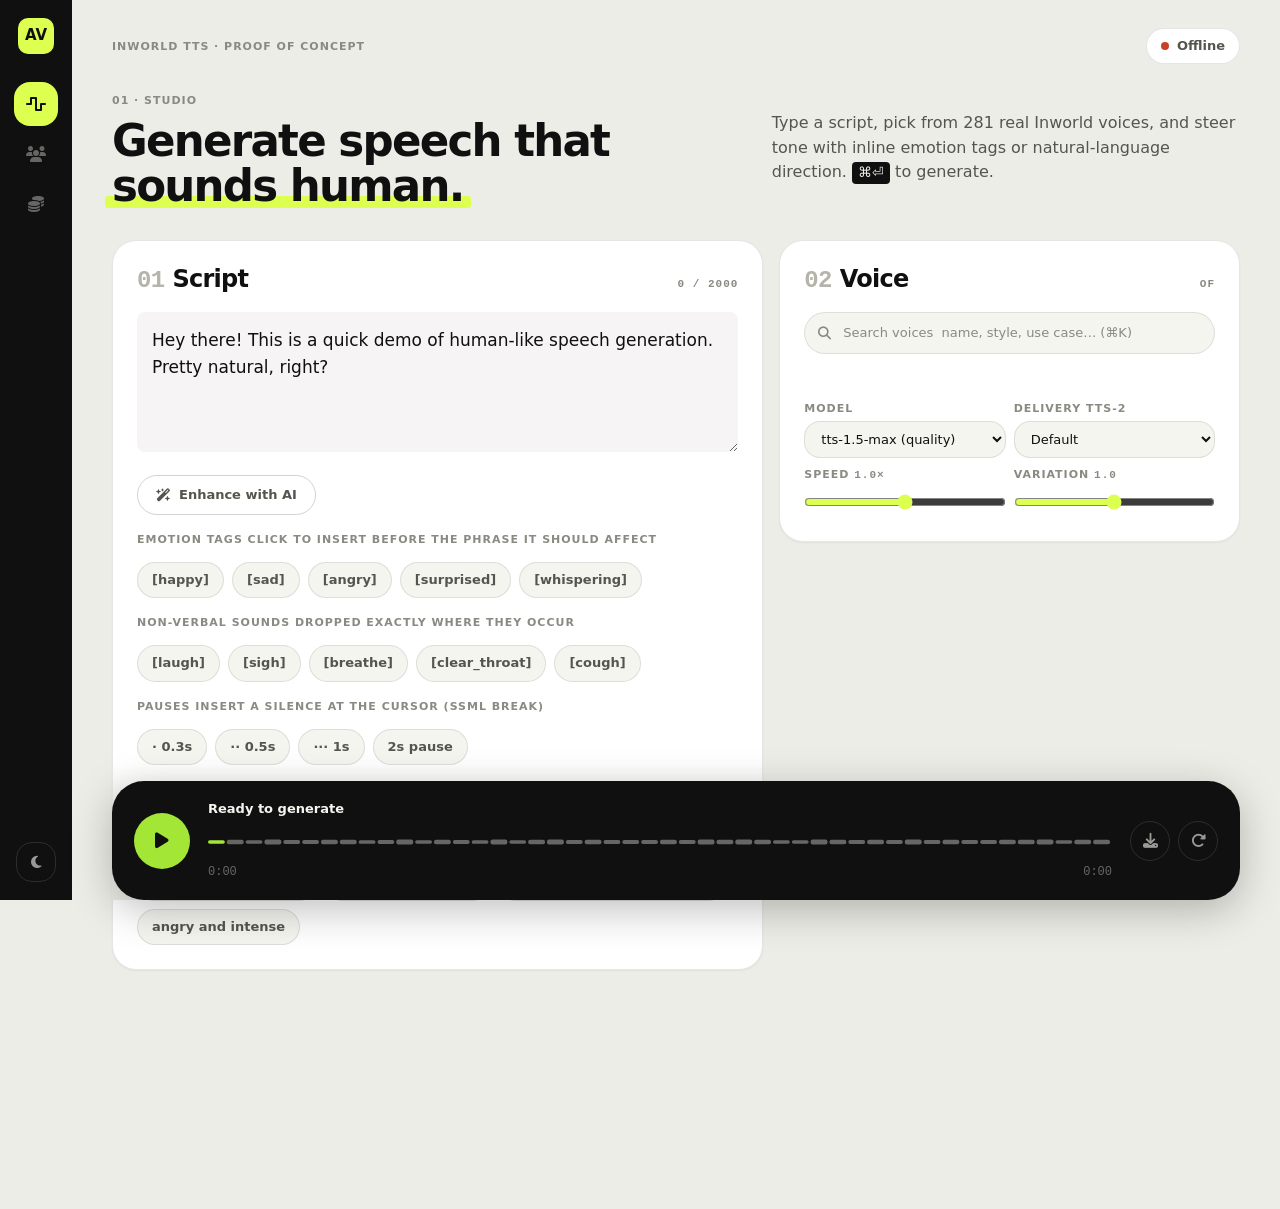
==== static/index.html @ 895f3ffe "Add .env-based login and persist usage/costs in SQLite Usage is no longer an in-memory counter that " ====
<!DOCTYPE html>
<html lang="en">

<head>
  <meta charset="UTF-8" />
  <meta name="viewport" content="width=device-width, initial-scale=1.0" />
  <title>AI Voice Inworld TTS Studio</title>
  <meta name="description" content="Human-like text-to-speech over the Inworld TTS API." />

  <link href="https://api.fontshare.com/v2/css?f[]=satoshi@400,500,700,900&display=swap" rel="stylesheet">
  <link href="https://api.fontshare.com/v2/css?f[]=general-sans@500,600,700&display=swap" rel="stylesheet">
  <link href="https://cdn.jsdelivr.net/npm/bootstrap@5.3.3/dist/css/bootstrap.min.css" rel="stylesheet">
  <link rel="stylesheet" href="https://cdnjs.cloudflare.com/ajax/libs/font-awesome/6.5.2/css/all.min.css">
  <link rel="stylesheet" href="/static/css/tokens.css">
  <link rel="stylesheet" href="/static/css/base.css">
  <link rel="stylesheet" href="/static/css/components.css">
</head>

<body>

  <div class="app-shell">

    <nav class="rail">
      <div class="rail-mark">AV</div>
      <div class="rail-nav">
        <button type="button" class="rail-link active" data-view="studio" aria-label="Studio" title="Studio (1)">
          <i class="fa-solid fa-wave-square"></i>
        </button>
        <button type="button" class="rail-link" data-view="voices" aria-label="Voices" title="Voices (2)">
          <i class="fa-solid fa-users"></i>
        </button>
        <button type="button" class="rail-link" data-view="costs" aria-label="Costs" title="Costs (3)">
          <i class="fa-solid fa-coins"></i>
        </button>
      </div>
      <div class="rail-foot">
        <button type="button" class="rail-theme-toggle theme-toggle-btn" id="themeToggle"
          aria-label="Switch to dark theme">
          <i class="fa-solid fa-moon"></i>
        </button>
      </div>
    </nav>

    <main class="main">
      <div class="main-inner">

        <div class="app-topbar">
          <span class="micro">Inworld TTS · Proof of concept</span>
          <div class="topbar-right">
            <div class="status-chip" role="status" aria-live="polite">
              <span class="status-dot" id="statusDot"></span>
              <span id="statusText">Checking…</span>
            </div>
            <button type="button" class="btn-outline" id="logoutBtn" hidden>
              <i class="fa-solid fa-arrow-right-from-bracket" aria-hidden="true"></i> Sign out
            </button>
          </div>
        </div>

        <!-- ============================ STUDIO ============================ -->
        <section class="view active" data-view="studio">
          <div class="hero">
            <div>
              <div class="hero-eyebrow"><span class="micro">01 · Studio</span></div>
              <h1 class="hero-line">Generate speech that<br><span class="accent-mark">sounds human.</span></h1>
            </div>
            <div>
              <p class="hero-sub">Type a script, pick from 281 real Inworld voices, and steer tone with
                inline emotion tags or natural-language direction. <kbd class="mono">⌘⏎</kbd> to generate.</p>
            </div>
          </div>

          <div class="row g-3">
            <div class="col-lg-7">
              <div class="panel">
                <div class="panel-head">
                  <h2 class="section-title"><span class="index">01</span>Script</h2>
                  <span class="micro mono"><span id="scriptCount">0</span> / 2000</span>
                </div>

                <textarea id="scriptText" class="script-field" maxlength="2000"
                  placeholder="Type something for the voice to say…">Hey there! This is a quick demo of human-like speech generation. Pretty natural, right?</textarea>

                <div class="field-foot">
                  <button type="button" class="btn-outline" id="enhanceBtn">
                    <i class="fa-solid fa-wand-magic-sparkles"></i> Enhance with AI
                  </button>
                </div>

                <div class="micro mt-3 mb-1">Emotion tags click to insert before the phrase it should affect</div>
                <div class="tag-row" data-tag-group>
                  <button type="button" class="pill">[happy]</button>
                  <button type="button" class="pill">[sad]</button>
                  <button type="button" class="pill">[angry]</button>
                  <button type="button" class="pill">[surprised]</button>
                  <button type="button" class="pill">[whispering]</button>
                </div>

                <div class="micro mt-3 mb-1">Non-verbal sounds dropped exactly where they occur</div>
                <div class="tag-row" data-tag-group>
                  <button type="button" class="pill">[laugh]</button>
                  <button type="button" class="pill">[sigh]</button>
                  <button type="button" class="pill">[breathe]</button>
                  <button type="button" class="pill">[clear_throat]</button>
                  <button type="button" class="pill">[cough]</button>
                </div>

                <div class="micro mt-3 mb-1">Pauses insert a silence at the cursor (SSML break)</div>
                <div class="tag-row" data-tag-group>
                  <button type="button" class="pill" data-insert='<break time="0.3s"/>'>· 0.3s</button>
                  <button type="button" class="pill" data-insert='<break time="0.5s"/>'>·· 0.5s</button>
                  <button type="button" class="pill" data-insert='<break time="1s"/>'>··· 1s</button>
                  <button type="button" class="pill" data-insert='<break time="2s"/>'>2s pause</button>
                </div>

                <div class="micro mt-3 mb-1">Global direction natural-language tone, best with tts-2 (optional)</div>
                <input id="directionInput" class="direction-input"
                  placeholder="e.g. speak sadly as if something bad just happened" />
                <div class="tag-row" data-direction-presets>
                  <button type="button" class="pill">cheerful and excited</button>
                  <button type="button" class="pill">calm and soothing</button>
                  <button type="button" class="pill">whispering softly, intimate</button>
                  <button type="button" class="pill">angry and intense</button>
                </div>
              </div>
            </div>

            <div class="col-lg-5">
              <div class="panel" id="studioVoicePanel">
                <div class="panel-head">
                  <h2 class="section-title"><span class="index">02</span>Voice</h2>
                  <span class="micro mono" data-role="voice-count"> of </span>
                </div>

                <div class="voice-search-wrap">
                  <i class="fa-solid fa-magnifying-glass"></i>
                  <input class="voice-search" data-role="voice-search"
                    placeholder="Search voices  name, style, use case… (⌘K)" />
                </div>

                <div class="facet-group" data-role="facets-lang"></div>
                <div class="facet-group" data-role="facets-tag"></div>

                <div class="voice-list" data-role="voice-list" aria-label="Voice"></div>

                <div class="row g-2 mt-1">
                  <div class="col-6">
                    <label class="micro d-block mb-1">Model</label>
                    <select id="modelSelect" class="direction-input"
                      style="padding:9px 12px; font-size: var(--fs-small);">
                      <option value="inworld-tts-1.5-max">tts-1.5-max (quality)</option>
                      <option value="inworld-tts-1.5-mini">tts-1.5-mini (fast)</option>
                      <option value="inworld-tts-2">tts-2 (newest)</option>
                    </select>
                  </div>
                  <div class="col-6">
                    <label class="micro d-block mb-1">Delivery <span class="micro">tts-2</span></label>
                    <select id="deliverySelect" class="direction-input"
                      style="padding:9px 12px; font-size: var(--fs-small);">
                      <option value="">Default</option>
                      <option value="STABLE">Stable</option>
                      <option value="BALANCED">Balanced</option>
                      <option value="CREATIVE">Creative</option>
                    </select>
                  </div>
                  <div class="col-6">
                    <label class="micro d-block mb-1">Speed <span class="mono" id="speedVal">1.0×</span></label>
                    <input id="speedInput" type="range" min="0.5" max="1.5" step="0.1" value="1"
                      class="ctrl-range" />
                  </div>
                  <div class="col-6">
                    <label class="micro d-block mb-1">Variation <span class="mono" id="tempVal">1.0</span></label>
                    <input id="tempInput" type="range" min="0" max="2" step="0.1" value="1"
                      class="ctrl-range" />
                  </div>
                </div>
              </div>
            </div>
          </div>

          <div id="historySection">
            <div class="micro mt-2" id="historyLabel" style="display:none;">This session's renders</div>
            <div class="history-strip" id="historyStrip"></div>
          </div>

          <div class="dock-wrap">
            <div class="dock">
              <button type="button" class="dock-play" id="dockPlay" aria-label="Generate speech">
                <canvas class="dock-ripple-canvas" id="rippleCanvas" aria-hidden="true"></canvas>
                <i class="fa-solid fa-play"></i>
              </button>
              <div class="dock-body">
                <div class="dock-meta">
                  <span class="dock-meta-label" id="dockMetaLabel">Ready to generate</span>
                  <span class="dock-meta-usage" id="dockMetaUsage"></span>
                </div>
                <canvas class="dock-wave" id="dockWave"></canvas>
                <div class="dock-time">
                  <span id="timeCurrent">0:00</span>
                  <span id="timeTotal">0:00</span>
                </div>
              </div>
              <div class="dock-actions">
                <a class="dock-btn" id="downloadLink" download aria-label="Download audio" href="#"
                  onclick="return this.href!=='#'">
                  <i class="fa-solid fa-download"></i>
                </a>
                <button type="button" class="dock-btn" id="regenBtn" aria-label="Regenerate">
                  <i class="fa-solid fa-rotate-right"></i>
                </button>
              </div>
            </div>
          </div>
        </section>

        <!-- ============================ VOICES ============================ -->
        <section class="view" data-view="voices">
          <div class="hero">
            <div>
              <div class="hero-eyebrow"><span class="micro">02 · Voices</span></div>
              <h1 class="hero-line">281 real voices,<br><span class="accent-mark">browse and filter.</span></h1>
            </div>
            <div>
              <p class="hero-sub">Every voice below comes straight from the Inworld catalog pick one here
                and it becomes the active voice in the Studio.</p>
            </div>
          </div>

          <div class="panel" id="cloneVoicePanel">
            <div class="panel-head">
              <h2 class="section-title"><i class="fa-solid fa-clone"></i>&nbsp;Clone your own voice</h2>
              <span class="micro">5–15s sample · wav/mp3 · ≤4MB</span>
            </div>
            <div class="row g-2">
              <div class="col-md-4">
                <label class="micro d-block mb-1">Voice name</label>
                <input id="cloneName" class="direction-input" placeholder="e.g. My Narrator" />
              </div>
              <div class="col-md-3">
                <label class="micro d-block mb-1">Language</label>
                <input id="cloneLang" class="direction-input" value="en-US" />
              </div>
              <div class="col-md-5">
                <label class="micro d-block mb-1">Audio sample — record or upload</label>
                <div class="clone-sample-row">
                  <button type="button" class="btn-outline" id="recordBtn">
                    <i class="fa-solid fa-microphone"></i> Record
                  </button>
                  <span class="micro mono" id="recordTimer">0s</span>
                  <input id="cloneFile" class="direction-input clone-file" type="file"
                    accept="audio/wav,audio/mpeg,audio/webm,.wav,.mp3,.webm" />
                </div>
                <audio id="recordPreview" class="clone-preview" controls style="display:none;"></audio>
              </div>
            </div>
            <div class="clone-read-prompt" id="readPrompt">
              <span class="micro"><i class="fa-solid fa-book-open"></i> For the best match, read this aloud clearly while recording:</span>
              <p class="read-prompt-text" id="readPromptText"></p>
            </div>

            <label class="micro d-block mb-1 mt-2">Transcription — the exact words in your sample (auto-filled if you read the line above)</label>
            <input id="cloneTranscript" class="direction-input" placeholder="Exactly what is said in the sample…" />
            <div class="field-foot mt-2">
              <button type="button" class="btn-outline" id="cloneBtn">
                <i class="fa-solid fa-clone"></i> Clone voice
              </button>
              <span class="micro" id="cloneStatus"></span>
            </div>
          </div>

          <div class="panel" id="voicesGridPanel">
            <div class="panel-head">
              <h2 class="section-title">All voices</h2>
              <span class="micro mono" data-role="voice-count"> of </span>
            </div>
            <div class="voice-search-wrap">
              <i class="fa-solid fa-magnifying-glass"></i>
              <input class="voice-search" data-role="voice-search" placeholder="Search by name, style, or use case…" />
            </div>
            <div class="facet-group" data-role="facets-lang"></div>
            <div class="facet-group" data-role="facets-tag"></div>
            <div class="voice-grid" data-role="voice-list" aria-label="All voices"></div>
          </div>
        </section>

        <!-- ============================ COSTS ============================ -->
        <section class="view" data-view="costs">
          <div class="hero">
            <div>
              <div class="hero-eyebrow"><span class="micro">03 · Costs</span></div>
              <h1 class="hero-line">What this<br><span class="accent-mark">actually costs.</span></h1>
            </div>
            <div>
              <p class="hero-sub">Real published rates, and a running total for what you've generated.
                Every call is priced and stored server-side, so these totals survive a reload,
                a new tab, or a restart nothing here is estimated after the fact.</p>
            </div>
          </div>

          <div class="stat-row">
            <div class="stat-tile">
              <span class="micro">This session · generations</span>
              <div class="stat-tile-value mono" id="statGenerations">0</div>
            </div>
            <div class="stat-tile">
              <span class="micro">This session · characters billed</span>
              <div class="stat-tile-value mono" id="statChars">0</div>
            </div>
            <div class="stat-tile">
              <span class="micro">This session · est. cost</span>
              <div class="stat-tile-value mono" id="statCost">$0.00</div>
            </div>
            <div class="stat-tile">
              <span class="micro">This session · enhance calls</span>
              <div class="stat-tile-value mono" id="statEnhances">0</div>
            </div>
          </div>

          <div class="stat-row">
            <div class="stat-tile">
              <span class="micro">All time · generations</span>
              <div class="stat-tile-value mono" id="statAllGenerations">0</div>
            </div>
            <div class="stat-tile">
              <span class="micro">All time · characters billed</span>
              <div class="stat-tile-value mono" id="statAllChars">0</div>
            </div>
            <div class="stat-tile">
              <span class="micro">All time · est. cost</span>
              <div class="stat-tile-value mono" id="statAllCost">$0.00</div>
            </div>
            <div class="stat-tile">
              <span class="micro">All time · enhance calls</span>
              <div class="stat-tile-value mono" id="statAllEnhances">0</div>
            </div>
          </div>

          <div class="panel mb-3">
            <div class="panel-head">
              <h2 class="section-title">Inworld TTS per character</h2>
            </div>
            <div class="rate-grid">
              <div class="rate-card">
                <span class="micro">Realtime TTS-2</span>
                <div class="rate-card-price">$5 <span>/ 1M chars</span></div>
                <p class="text-muted-2" style="font-size:var(--fs-small); margin:0;">Newest, most expressive,
                  natural-language steering.</p>
              </div>
              <div class="rate-card featured">
                <span class="micro">TTS-1.5 Max <span class="text-fade"> default</span></span>
                <div class="rate-card-price">$10 <span>/ 1M chars</span></div>
                <p class="text-muted-2" style="font-size:var(--fs-small); margin:0;">Best quality-to-price; what this
                  app uses by default.</p>
              </div>
              <div class="rate-card">
                <span class="micro">TTS-1.5 Mini</span>
                <div class="rate-card-price">$15→7 <span>/ 1M chars</span></div>
                <p class="text-muted-2" style="font-size:var(--fs-small); margin:0;">Cheapest/fastest at volume; tiered
                  pricing.</p>
              </div>
            </div>
          </div>

          <div class="panel">
            <div class="panel-head">
              <h2 class="section-title">Quick calculator</h2>
            </div>
            <div class="calc-row">
              <input type="number" class="calc-input" id="calcChars" placeholder="characters" min="0" value="1000" />
              <div class="calc-results" id="calcResults"></div>
            </div>
            <p class="text-muted-3" style="font-size:var(--fs-small); margin:14px 0 0;">
              ~1,000 characters ≈ ~165 words ≈ ~1 minute of speech. Rates as of Aug 2026 see
              <code>COSTING.md</code> for the full breakdown and OpenAI enhance pricing.
            </p>
          </div>
        </section>

      </div>
    </main>

  </div>

  <!-- Mobile bottom nav (rail is hidden below 576px) -->
  <nav class="mobile-nav d-sm-none" id="mobileNav">
    <button type="button" class="mnav-link active" data-view="studio" aria-label="Studio"><i
        class="fa-solid fa-wave-square"></i></button>
    <button type="button" class="mnav-link" data-view="voices" aria-label="Voices"><i
        class="fa-solid fa-users"></i></button>
    <button type="button" class="mnav-link" data-view="costs" aria-label="Costs"><i
        class="fa-solid fa-coins"></i></button>
    <button type="button" class="mnav-link theme-toggle-btn" id="mobileThemeToggle" aria-label="Toggle theme"><i
        class="fa-solid fa-moon"></i></button>
  </nav>

  <div class="toast-stack" id="toastStack" aria-live="polite"></div>

  <script src="https://cdn.jsdelivr.net/npm/bootstrap@5.3.3/dist/js/bootstrap.bundle.min.js"></script>
  <script type="module" src="/static/js/app.js"></script>
</body>

</html>
---- static/css/tokens.css ----
/* Design tokens. Everything else reads from these custom properties, so
   light/dark is a single attribute flip on <html>. */

:root,
:root[data-bs-theme="light"] {
  --paper: #ededE7;
  --surface: #ffffff;
  --surface-2: #f5f5f0;
  --ink: #101010;
  --ink-2: #55554e;
  --ink-3: #8a8a82;
  --ink-4: #b4b4aa;
  --line: rgba(16, 16, 16, 0.1);
  --line-strong: rgba(16, 16, 16, 0.18);
  --accent: #ddff4f;
  --accent-ink: #101010;
  --accent-2: #ff9b2f;
  --accent-2-ink: #101010;
  --danger: #c8402a;
  --shadow-sm: 0 1px 2px rgba(16, 16, 16, 0.05);
  --shadow-md: 0 4px 20px rgba(16, 16, 16, 0.08);
}

:root[data-bs-theme="dark"] {
  --paper: #0a0a0a;
  --surface: #161616;
  --surface-2: #1f1f1f;
  --ink: #f2f2ee;
  --ink-2: #a0a099;
  --ink-3: #6e6e68;
  --ink-4: #47473f;
  --line: rgba(242, 242, 238, 0.1);
  --line-strong: rgba(242, 242, 238, 0.18);
  --accent: #a3e635;
  --accent-ink: #101010;
  --accent-2: #ff9b2f;
  --accent-2-ink: #101010;
  --danger: #ff6b52;
  --shadow-sm: 0 1px 2px rgba(0, 0, 0, 0.3);
  --shadow-md: 0 4px 24px rgba(0, 0, 0, 0.4);
}

:root {
  /* The player is always dark chrome, in both themes — a black slab dropped
     into an otherwise light or dark page, matching the reference's use of
     near-black blocks as UI chrome rather than page content. */
  --block: #101010;
  --block-surface: #1c1c1c;
  --block-ink: #f5f5f0;
  --block-ink-2: rgba(245, 245, 240, 0.6);
  --block-ink-3: rgba(245, 245, 240, 0.38);
  --block-line: rgba(245, 245, 240, 0.12);
  /* Block chrome keeps its own accent, constant across both themes. The block
     is always on a near-black ground, so it wants the darker-ground lime
     regardless of page theme — and holding it constant means canvas drawn
     inside the block can't be desynced by a theme flip at all. */
  --block-accent: #a3e635;

  /* Type */
  --font-display: "General Sans", "Inter", system-ui, sans-serif;
  --font-body: "Satoshi", "Inter", system-ui, sans-serif;
  --font-mono: "SFMono-Regular", Consolas, "Liberation Mono", monospace;

  --fs-display: clamp(2rem, 3.4vw, 3.25rem);
  --fs-hero-compact: clamp(1.375rem, 2.4vw, 2rem);
  --fs-section: clamp(1.25rem, 2vw, 1.5rem);
  --fs-body: 0.9375rem;
  --fs-small: 0.8125rem;
  --fs-micro: 0.6875rem;

  --tracking-display: -0.04em;
  --tracking-section: -0.03em;
  --tracking-micro: 0.09em;

  /* Shape */
  --radius-sm: 10px;
  --radius-md: 16px;
  --radius-lg: 24px;
  --radius-xl: 32px;
  --radius-pill: 999px;

  /* Motion */
  --ease: cubic-bezier(0.22, 1, 0.36, 1);
  --dur-fast: 120ms;
  --dur-med: 240ms;
}
---- static/css/base.css ----
/* Type is loaded from the Fontshare CDN in index.html (two separate <link>
   tags — a combined f[]=satoshi&f[]=general-sans request silently drops the
   second family, verified against the live endpoint). */

/* Bootstrap variable remap — utilities/offcanvas/toast inherit our system
   instead of Bootstrap's defaults, so we can use them without fighting them. */
:root {
  --bs-body-bg: var(--paper);
  --bs-body-color: var(--ink);
  --bs-body-font-family: var(--font-body);
  --bs-body-font-size: var(--fs-body);
  --bs-border-color: var(--line);
  --bs-border-radius: var(--radius-md);
  --bs-border-radius-sm: var(--radius-sm);
  --bs-border-radius-lg: var(--radius-lg);
  --bs-border-radius-pill: var(--radius-pill);
  --bs-emphasis-color: var(--ink);
  --bs-secondary-color: var(--ink-2);
  --bs-tertiary-bg: var(--surface-2);
}

* {
  box-sizing: border-box;
}

html {
  color-scheme: light;
}
html[data-bs-theme="dark"] {
  color-scheme: dark;
}

body {
  background: var(--paper);
  color: var(--ink);
  font-family: var(--font-body);
  font-weight: 500;
  font-size: var(--fs-body);
  line-height: 1.55;
  -webkit-font-smoothing: antialiased;
  margin: 0;
  transition: background var(--dur-med) var(--ease), color var(--dur-med) var(--ease);
}

/* Lime is a fill color only — it never sits as foreground text on paper or
   surface (≈1.2:1 contrast on white, unreadable). Anywhere --accent is used
   as a background, pair it with --accent-ink text. */
::selection {
  background: var(--accent);
  color: var(--accent-ink);
}

a {
  color: inherit;
  text-decoration: none;
}

button {
  font-family: inherit;
}

h1, h2, h3 {
  font-family: var(--font-display);
  margin: 0;
  color: var(--ink);
}

.display {
  font-size: var(--fs-display);
  font-weight: 600;
  letter-spacing: var(--tracking-display);
  line-height: 0.98;
}

.section-title {
  font-size: var(--fs-section);
  font-weight: 600;
  letter-spacing: var(--tracking-section);
}

.micro {
  font-family: var(--font-body);
  font-size: var(--fs-micro);
  font-weight: 700;
  text-transform: uppercase;
  letter-spacing: var(--tracking-micro);
  color: var(--ink-3);
}

.mono {
  font-family: var(--font-mono);
}

.text-muted-2 { color: var(--ink-2); }
.text-muted-3 { color: var(--ink-3); }
.text-fade { color: var(--ink-4); }

:focus-visible {
  outline: 2px solid var(--accent);
  outline-offset: 2px;
  border-radius: 4px;
}

::-webkit-scrollbar {
  width: 8px;
  height: 8px;
}
::-webkit-scrollbar-thumb {
  background: var(--line-strong);
  border-radius: var(--radius-pill);
}
::-webkit-scrollbar-track {
  background: transparent;
}
---- static/css/components.css ----
/* ---- Shell: icon rail + main column ------------------------------------ */

.app-shell {
  display: flex;
  min-height: 100vh;
}

.rail {
  width: 72px;
  flex: 0 0 72px;
  background: var(--block);
  color: var(--block-ink);
  display: flex;
  flex-direction: column;
  align-items: center;
  padding: 18px 0;
  gap: 28px;
  position: sticky;
  top: 0;
  height: 100vh;
}

.rail-mark {
  width: 36px;
  height: 36px;
  border-radius: var(--radius-sm);
  background: var(--accent);
  color: var(--accent-ink);
  display: flex;
  align-items: center;
  justify-content: center;
  font-family: var(--font-display);
  font-weight: 600;
  font-size: 15px;
}

.rail-nav {
  display: flex;
  flex-direction: column;
  gap: 6px;
  flex: 1;
}

.rail-link {
  width: 44px;
  height: 44px;
  border-radius: var(--radius-md);
  display: flex;
  align-items: center;
  justify-content: center;
  color: var(--block-ink-3);
  font-size: 16px;
  transition: background var(--dur-fast) var(--ease), color var(--dur-fast) var(--ease);
  border: none;
  background: transparent;
  cursor: pointer;
}
.rail-link:hover {
  color: var(--block-ink);
  background: rgba(245, 245, 240, 0.06);
}
.rail-link.active {
  color: var(--accent-ink);
  background: var(--accent);
}

.rail-foot {
  display: flex;
  flex-direction: column;
  align-items: center;
  gap: 14px;
}

.status-dot {
  width: 8px;
  height: 8px;
  border-radius: 50%;
  background: var(--ink-4);
  display: inline-block;
}
.status-dot.ok { background: var(--accent); }
.status-dot.warn { background: var(--accent-2); }
.status-dot.err { background: var(--danger); }

.rail-theme-toggle {
  width: 40px;
  height: 40px;
  border-radius: var(--radius-md);
  border: 1px solid var(--block-line);
  background: transparent;
  color: var(--block-ink-2);
  display: flex;
  align-items: center;
  justify-content: center;
  cursor: pointer;
  font-size: 14px;
  transition: border-color var(--dur-fast) var(--ease), color var(--dur-fast) var(--ease);
}
.rail-theme-toggle:hover {
  color: var(--block-ink);
  border-color: var(--block-ink-2);
}

/* ---- Main column --------------------------------------------------------- */

.main {
  flex: 1;
  min-width: 0;
  padding: 28px 40px 60px;
}

.main-inner {
  max-width: 1240px;
  margin: 0 auto;
}

.app-topbar {
  display: flex;
  align-items: center;
  justify-content: space-between;
  gap: 16px;
  margin-bottom: 28px;
}

.status-chip {
  display: inline-flex;
  align-items: center;
  gap: 8px;
  padding: 7px 14px;
  border-radius: var(--radius-pill);
  border: 1px solid var(--line);
  background: var(--surface);
  font-size: var(--fs-small);
  font-weight: 600;
  color: var(--ink-2);
}

.hero {
  margin-bottom: 32px;
  display: flex;
  justify-content: space-between;
  align-items: center;
}

.hero-eyebrow {
  display: flex;
  align-items: center;
  gap: 10px;
  margin-bottom: 10px;
}

.hero-line {
  font-family: var(--font-display);
  font-size: var(--fs-display);
  font-weight: 600;
  letter-spacing: var(--tracking-display);
  line-height: 1.02;
  margin: 0;
}
.hero-line .accent-mark {
  color: var(--ink);
  position: relative;
}
.hero-line .accent-mark::after {
  content: "";
  position: absolute;
  left: -2%;
  right: -2%;
  bottom: 0.06em;
  height: 0.28em;
  background: var(--accent);
  z-index: -1;
  border-radius: 3px;
}

.hero-sub {
  margin-top: 12px;
  color: var(--ink-2);
  font-size: 1rem;
  max-width: 46ch;
}

/* ---- Cards / panels ------------------------------------------------------ */

.panel {
  background: var(--surface);
  border: 1px solid var(--line);
  border-radius: var(--radius-lg);
  padding: 24px;
  box-shadow: var(--shadow-sm);
}

.panel-head {
  display: flex;
  align-items: baseline;
  justify-content: space-between;
  margin-bottom: 16px;
}

.panel-head .index {
  display: inline-block;
  color: var(--ink-4);
  font-family: var(--font-mono);
  margin-right: 8px;
}

/* ---- Buttons -------------------------------------------------------------- */

.btn-lime {
  display: inline-flex;
  align-items: center;
  justify-content: center;
  gap: 8px;
  background: var(--accent);
  color: var(--accent-ink);
  border: none;
  border-radius: var(--radius-pill);
  padding: 13px 26px;
  font-weight: 700;
  font-size: var(--fs-body);
  cursor: pointer;
  transition: transform var(--dur-fast) var(--ease), box-shadow var(--dur-fast) var(--ease);
}
.btn-lime:hover:not(:disabled) {
  transform: translateY(-1px);
  box-shadow: var(--shadow-md);
}
.btn-lime:disabled {
  opacity: 0.5;
  cursor: not-allowed;
}

.btn-outline {
  display: inline-flex;
  align-items: center;
  gap: 8px;
  background: transparent;
  color: var(--ink-2);
  border: 1px solid var(--line-strong);
  border-radius: var(--radius-pill);
  padding: 9px 18px;
  font-weight: 600;
  font-size: var(--fs-small);
  cursor: pointer;
  transition: border-color var(--dur-fast) var(--ease), color var(--dur-fast) var(--ease);
}
.btn-outline:hover:not(:disabled) {
  color: var(--ink);
  border-color: var(--ink-2);
}

.pill {
  display: inline-flex;
  align-items: center;
  gap: 6px;
  background: var(--surface-2);
  border: 1px solid var(--line);
  color: var(--ink-2);
  border-radius: var(--radius-pill);
  padding: 7px 14px;
  font-size: var(--fs-small);
  font-weight: 600;
  cursor: pointer;
  transition: background var(--dur-fast) var(--ease), color var(--dur-fast) var(--ease), border-color var(--dur-fast) var(--ease);
}
.pill:hover {
  color: var(--ink);
  border-color: var(--line-strong);
}
.pill.active {
  background: var(--accent);
  border-color: var(--accent);
  color: var(--accent-ink);
}
.pill .count {
  color: var(--ink-3);
  font-family: var(--font-mono);
  font-size: 0.7em;
}
.pill.active .count {
  color: var(--accent-ink);
  opacity: 0.65;
}

/* ---- Dark block (player chrome) ------------------------------------------ */

.block {
  background: var(--block);
  color: var(--block-ink);
  border-radius: var(--radius-xl);
  padding: 24px 28px;
}

.block .micro {
  color: var(--block-ink-3);
}

/* Inside block chrome the accent is theme-constant, so the dark slab looks
   identical in light and dark mode. */
.block .btn-lime {
  background: var(--block-accent);
}

/* ---- View switching --------------------------------------------------- */

.view { display: none; }
.view.active {
  display: block;
  animation: view-in 220ms var(--ease);
}
@media (prefers-reduced-motion: reduce) {
  .view.active { animation: none; }
}
@keyframes view-in {
  from { opacity: 0; transform: translateY(6px); }
  to { opacity: 1; transform: translateY(0); }
}

/* ---- Script panel -------------------------------------------------------- */

.script-field {
  width: 100%;
  background: #bdb1b124;
  border: none;
  color: var(--ink);
  font-family: var(--font-body);
  font-size: 1.0625rem;
  line-height: 1.6;
  resize: vertical;
  min-height: 140px;
  padding: 15px;
  border-radius: 8px;
}
.script-field:focus {
  outline: none;
}
.script-field::placeholder {
  color: var(--ink-4);
}

.field-foot {
  display: flex;
  align-items: center;
  justify-content: space-between;
  flex-wrap: wrap;
  gap: 12px;
  margin-top: 16px;
}

.tag-row {
  display: flex;
  flex-wrap: wrap;
  gap: 8px;
  margin-top: 14px;
}

/* Tactile press feedback, applied briefly on click via JS. */
.chip-pop {
  animation: chip-pop 260ms var(--ease);
}
@keyframes chip-pop {
  0% { transform: scale(1); }
  40% { transform: scale(1.12); }
  100% { transform: scale(1); }
}
@media (prefers-reduced-motion: reduce) {
  .chip-pop { animation: none; }
}

.direction-input {
  width: 100%;
  background: var(--surface-2);
  border: 1px solid var(--line);
  border-radius: var(--radius-md);
  color: var(--ink);
  padding: 12px 16px;
  font-family: inherit;
  font-size: var(--fs-body);
}
.direction-input::placeholder {
  color: var(--ink-4);
}
.direction-input:focus {
  outline: none;
  border-color: var(--line-strong);
}

/* ---- Voice search + facets ------------------------------------------------ */

.voice-search-wrap {
  position: relative;
  margin-bottom: 14px;
}
.voice-search-wrap i {
  position: absolute;
  left: 14px;
  top: 50%;
  transform: translateY(-50%);
  color: var(--ink-3);
  font-size: 13px;
}
.voice-search {
  width: 100%;
  background: var(--surface-2);
  border: 1px solid var(--line);
  border-radius: var(--radius-pill);
  color: var(--ink);
  padding: 10px 16px 10px 38px;
  font-family: inherit;
  font-size: var(--fs-small);
}
.voice-search:focus {
  outline: none;
  border-color: var(--line-strong);
}
.voice-search::placeholder {
  color: var(--ink-3);
}

.facet-group {
  display: flex;
  flex-wrap: wrap;
  gap: 6px;
  margin-bottom: 10px;
}
.facet-group:last-of-type {
  margin-bottom: 14px;
}

/* ---- Voice list / rows ---------------------------------------------------- */

.voice-list {
  display: flex;
  flex-direction: column;
  gap: 4px;
  max-height: 420px;
  overflow-y: auto;
  margin: 0 -8px;
  padding: 0 8px;
}

.voice-row {
  display: flex;
  align-items: center;
  gap: 12px;
  padding: 10px;
  border-radius: var(--radius-md);
  border: 1px solid transparent;
  cursor: pointer;
  text-align: left;
  background: transparent;
  width: 100%;
  transition: background var(--dur-fast) var(--ease), border-color var(--dur-fast) var(--ease);
}
.voice-row:hover {
  background: var(--surface-2);
}
.voice-row.selected {
  background: var(--surface-2);
  border-color: var(--accent);
}
.voice-row:focus-visible {
  outline: 2px solid var(--accent);
  outline-offset: -2px;
}

.voice-avatar {
  flex: 0 0 auto;
  width: 36px;
  height: 36px;
  border-radius: 50%;
  display: flex;
  align-items: center;
  justify-content: center;
  font-family: var(--font-display);
  font-weight: 600;
  font-size: 14px;
  color: var(--ink);
  background: var(--surface-2);
}
.voice-row.selected .voice-avatar {
  background: var(--accent);
  color: var(--accent-ink);
}

.voice-info {
  min-width: 0;
  flex: 1;
}
.voice-info-top {
  display: flex;
  align-items: baseline;
  gap: 8px;
}
.voice-name {
  font-weight: 700;
  font-size: var(--fs-body);
  color: var(--ink);
}
.voice-lang {
  font-family: var(--font-mono);
  font-size: 0.6875rem;
  color: var(--ink-3);
  text-transform: uppercase;
}
.voice-desc {
  font-size: var(--fs-small);
  color: var(--ink-2);
  overflow: hidden;
  text-overflow: ellipsis;
  white-space: nowrap;
}

.voice-row-check {
  flex: 0 0 auto;
  color: var(--accent);
  opacity: 0;
  transition: opacity var(--dur-fast) var(--ease);
}
.voice-row.selected .voice-row-check {
  opacity: 1;
}

.voice-empty {
  padding: 24px 8px;
  text-align: center;
  color: var(--ink-3);
  font-size: var(--fs-small);
}

.voice-more-hint {
  padding: 10px 8px 2px;
  color: var(--ink-3);
  font-size: var(--fs-small);
}

/* Staggered reveal when the filtered set changes. */
@media (prefers-reduced-motion: no-preference) {
  .voice-row.enter {
    animation: row-in 200ms var(--ease) both;
  }
}
@keyframes row-in {
  from { opacity: 0; transform: translateY(3px); }
  to { opacity: 1; transform: translateY(0); }
}

/* ---- Voice cards (Voices view grid) --------------------------------------- */

.voice-grid {
  display: grid;
  grid-template-columns: repeat(auto-fill, minmax(260px, 1fr));
  gap: 12px;
}

.voice-card {
  text-align: left;
  background: var(--surface);
  border: 1px solid var(--line);
  border-radius: var(--radius-lg);
  padding: 16px;
  cursor: pointer;
  transition: border-color var(--dur-fast) var(--ease), transform var(--dur-fast) var(--ease), box-shadow var(--dur-fast) var(--ease);
}
.voice-card:hover {
  transform: translateY(-2px);
  box-shadow: var(--shadow-md);
}
.voice-card.selected {
  border-color: var(--accent);
}
.voice-card .voice-info-top {
  margin-bottom: 6px;
}
.voice-card .voice-desc {
  white-space: normal;
  margin-bottom: 10px;
  line-height: 1.45;
}
.voice-card-tags {
  display: flex;
  flex-wrap: wrap;
  gap: 6px;
}
.tag-chip-sm {
  font-size: 0.6875rem;
  font-weight: 600;
  color: var(--ink-3);
  background: var(--surface-2);
  border-radius: var(--radius-pill);
  padding: 3px 9px;
}

/* ---- Player dock ----------------------------------------------------------- */

.dock-wrap {
  position: sticky;
  bottom: 0;
  padding-top: 16px;
  margin-top: 8px;
  background: linear-gradient(to top, var(--paper) 60%, transparent);
  z-index: 5;
}

.dock {
  background: var(--block);
  color: var(--block-ink);
  border-radius: var(--radius-xl);
  padding: 18px 22px;
  display: flex;
  align-items: center;
  gap: 18px;
  box-shadow: 0 10px 40px rgba(0, 0, 0, 0.25);
}

.dock-play {
  position: relative;
  flex: 0 0 auto;
  width: 56px;
  height: 56px;
  border-radius: 50%;
  border: none;
  background: var(--block-accent);
  color: var(--accent-ink);
  display: flex;
  align-items: center;
  justify-content: center;
  font-size: 18px;
  cursor: pointer;
  transition: transform var(--dur-fast) var(--ease);
}
.dock-play:hover:not(:disabled) { transform: scale(1.05); }
.dock-play:active:not(:disabled) { transform: scale(0.95); }
.dock-play:disabled { opacity: 0.4; cursor: not-allowed; }

.dock-ripple-canvas {
  position: absolute;
  inset: -18px;
  width: calc(100% + 36px);
  height: calc(100% + 36px);
  pointer-events: none;
}

.dock-body {
  flex: 1;
  min-width: 0;
}
.dock-meta {
  display: flex;
  align-items: baseline;
  justify-content: space-between;
  gap: 10px;
  margin-bottom: 6px;
}
.dock-meta-label {
  font-size: var(--fs-small);
  font-weight: 600;
  color: var(--block-ink);
  white-space: nowrap;
  overflow: hidden;
  text-overflow: ellipsis;
}
.dock-meta-usage {
  font-family: var(--font-mono);
  font-size: 0.75rem;
  color: var(--block-ink-3);
  white-space: nowrap;
}
.dock-wave {
  width: 100%;
  height: 34px;
  cursor: pointer;
  display: block;
}
.dock-time {
  display: flex;
  justify-content: space-between;
  font-family: var(--font-mono);
  font-size: 0.75rem;
  color: var(--block-ink-3);
  margin-top: 4px;
}

.dock-actions {
  flex: 0 0 auto;
  display: flex;
  gap: 8px;
}
.dock-btn {
  width: 40px;
  height: 40px;
  border-radius: 50%;
  border: 1px solid var(--block-line);
  background: transparent;
  color: var(--block-ink-2);
  display: flex;
  align-items: center;
  justify-content: center;
  cursor: pointer;
  transition: border-color var(--dur-fast) var(--ease), color var(--dur-fast) var(--ease);
}
.dock-btn:hover:not(:disabled) {
  color: var(--block-ink);
  border-color: var(--block-ink-2);
}
.dock-btn:disabled {
  opacity: 0.35;
  cursor: not-allowed;
}

/* ---- Session history strip -------------------------------------------------- */

.history-strip {
  display: flex;
  gap: 10px;
  overflow-x: auto;
  padding: 4px 2px 12px;
  margin-top: 20px;
}
.history-item {
  flex: 0 0 auto;
  display: flex;
  align-items: center;
  gap: 10px;
  background: var(--surface);
  border: 1px solid var(--line);
  border-radius: var(--radius-pill);
  padding: 8px 14px 8px 8px;
  cursor: pointer;
  transition: transform var(--dur-fast) var(--ease), border-color var(--dur-fast) var(--ease);
}
.history-item:hover {
  transform: translateY(-2px);
  border-color: var(--line-strong);
}
.history-item .voice-avatar {
  width: 26px;
  height: 26px;
  font-size: 11px;
}
.history-item-text {
  font-size: var(--fs-small);
  font-weight: 600;
  color: var(--ink);
  max-width: 140px;
  overflow: hidden;
  text-overflow: ellipsis;
  white-space: nowrap;
}
.history-item-play {
  color: var(--ink-3);
  font-size: 11px;
}

/* ---- Costs view ------------------------------------------------------------- */

.rate-grid {
  display: grid;
  grid-template-columns: repeat(auto-fit, minmax(220px, 1fr));
  gap: 14px;
  margin-bottom: 24px;
}
.rate-card {
  background: var(--surface);
  border: 1px solid var(--line);
  border-radius: var(--radius-lg);
  padding: 20px;
}
.rate-card.featured {
  border-color: var(--accent);
}
.rate-card-price {
  font-family: var(--font-display);
  font-size: 2rem;
  font-weight: 600;
  margin: 8px 0 2px;
}
.rate-card-price span {
  font-size: 0.9rem;
  font-weight: 500;
  color: var(--ink-3);
}

.stat-row {
  display: grid;
  grid-template-columns: repeat(auto-fit, minmax(160px, 1fr));
  gap: 14px;
  margin-bottom: 24px;
}
.stat-tile {
  background: var(--surface);
  border: 1px solid var(--line);
  border-radius: var(--radius-lg);
  padding: 18px 20px;
}
.stat-tile-value {
  font-family: var(--font-display);
  font-size: 1.75rem;
  font-weight: 600;
  margin-top: 4px;
}

.calc-row {
  display: flex;
  align-items: center;
  gap: 12px;
  flex-wrap: wrap;
}
.calc-input {
  width: 160px;
  background: var(--surface-2);
  border: 1px solid var(--line);
  border-radius: var(--radius-md);
  padding: 10px 14px;
  font-family: var(--font-mono);
  color: var(--ink);
}
.calc-input:focus {
  outline: none;
  border-color: var(--line-strong);
}
.calc-results {
  display: flex;
  gap: 16px;
  flex-wrap: wrap;
}
.calc-result {
  font-family: var(--font-mono);
  font-size: var(--fs-small);
  color: var(--ink-2);
}
.calc-result b {
  color: var(--ink);
}

/* ---- Status dot pulse while generating ------------------------------------- */

.status-dot.busy {
  background: var(--accent-2);
  animation: dot-pulse 900ms ease-in-out infinite;
}
@media (prefers-reduced-motion: reduce) {
  .status-dot.busy { animation: none; }
}
@keyframes dot-pulse {
  0%, 100% { opacity: 1; }
  50% { opacity: 0.35; }
}

/* ---- Theme toggle icon transition -------------------------------------------- */

.theme-toggle-btn i {
  display: inline-block;
  transition: transform var(--dur-med) var(--ease);
}
.theme-toggle-btn.spin i {
  animation: icon-flip 400ms var(--ease);
}
@media (prefers-reduced-motion: reduce) {
  .theme-toggle-btn.spin i { animation: none; }
}
@keyframes icon-flip {
  0% { transform: rotate(0deg) scale(1); }
  50% { transform: rotate(160deg) scale(0.7); }
  100% { transform: rotate(180deg) scale(1); }
}

/* ---- Toast (error / info) --------------------------------------------------- */

.toast-stack {
  position: fixed;
  bottom: 24px;
  right: 24px;
  z-index: 50;
  display: flex;
  flex-direction: column;
  gap: 8px;
  max-width: 340px;
}
.toast {
  background: var(--surface);
  border: 1px solid var(--line-strong);
  border-left: 3px solid var(--danger);
  border-radius: var(--radius-md);
  padding: 12px 16px;
  font-size: var(--fs-small);
  color: var(--ink);
  box-shadow: var(--shadow-md);
  animation: toast-in 200ms var(--ease);
}
@media (prefers-reduced-motion: reduce) {
  .toast { animation: none; }
}
@keyframes toast-in {
  from { opacity: 0; transform: translateY(8px); }
  to { opacity: 1; transform: translateY(0); }
}

/* ---- Responsive ------------------------------------------------------------- */

@media (max-width: 991px) {
  .main { padding: 20px 18px 90px; }
  .rail { width: 60px; flex: 0 0 60px; }
  .dock { flex-wrap: wrap; }
  .dock-actions { order: 3; width: 100%; justify-content: flex-end; }
}

@media (max-width: 575px) {
  .rail { display: none; }
  .app-shell { flex-direction: column; }
  .main { padding: 16px 14px 84px; }
  .dock-wrap { bottom: 64px; }
}

.mobile-nav {
  position: fixed;
  left: 0;
  right: 0;
  bottom: 0;
  z-index: 10;
  display: flex;
  align-items: center;
  justify-content: space-around;
  background: var(--block);
  padding: 8px 12px calc(8px + env(safe-area-inset-bottom, 0px));
  border-top: 1px solid var(--block-line);
}
.mnav-link {
  width: 44px;
  height: 44px;
  border-radius: var(--radius-md);
  border: none;
  background: transparent;
  color: var(--block-ink-3);
  display: flex;
  align-items: center;
  justify-content: center;
  font-size: 16px;
  cursor: pointer;
}
.mnav-link.active {
  color: var(--accent-ink);
  background: var(--block-accent);
}

/* ---- Voice clone: record/upload row ------------------------------------ */
.clone-sample-row { display: flex; align-items: center; gap: 10px; flex-wrap: wrap; }
.clone-file { flex: 1 1 160px; min-width: 140px; }
.clone-preview { width: 100%; margin-top: 10px; }
#recordBtn.is-recording {
  color: #fff; border-color: #e5484d; background: #e5484d;
  animation: recPulse 1.2s ease-in-out infinite;
}
@keyframes recPulse {
  0%, 100% { box-shadow: 0 0 0 0 rgba(229, 72, 77, 0.5); }
  50%      { box-shadow: 0 0 0 6px rgba(229, 72, 77, 0); }
}

/* ---- Delivery control range sliders ------------------------------------ */
.ctrl-range {
  width: 100%; margin-top: 6px; accent-color: var(--accent, #6c5ce7);
  cursor: pointer;
}

/* ---- Voice clone: read-aloud prompt ------------------------------------ */
.clone-read-prompt {
  margin-top: 12px; padding: 10px 12px; border-radius: 10px;
  background: rgba(108, 92, 231, 0.08);
  border: 1px dashed rgba(108, 92, 231, 0.4);
}
.read-prompt-text {
  margin: 6px 0 0; font-family: var(--font-display, inherit);
  font-size: var(--fs-small, 0.9rem); line-height: 1.5; font-style: italic;
}

.topbar-right {
  display: flex;
  align-items: center;
  gap: 12px;
}

/* ---- Sign-in screen ------------------------------------------------------- */

.login-shell {
  min-height: 100vh;
  display: flex;
  align-items: center;
  justify-content: center;
  padding: 24px;
  background: var(--paper);
}

.login-card {
  width: 100%;
  max-width: 440px;
  padding: 34px;
}

.login-mark {
  width: 36px;
  height: 36px;
  border-radius: var(--radius-sm);
  background: var(--accent);
  color: var(--accent-ink);
  display: flex;
  align-items: center;
  justify-content: center;
  font-family: var(--font-display);
  font-weight: 600;
  font-size: 15px;
  margin-bottom: 22px;
}

.login-title {
  /* The display size is tuned for a full-width hero; a card wants it smaller. */
  font-size: clamp(30px, 6vw, 40px);
  margin-bottom: 26px;
}

.login-form {
  display: flex;
  flex-direction: column;
}
.login-form .micro {
  margin-bottom: 7px;
}

.login-error {
  color: var(--danger);
  font-size: var(--fs-small);
  margin: 14px 0 0;
}

.login-submit {
  margin-top: 22px;
  width: 100%;
}

.login-foot {
  display: flex;
  align-items: center;
  justify-content: space-between;
  gap: 12px;
  margin-top: 26px;
  padding-top: 20px;
  border-top: 1px solid var(--line);
}
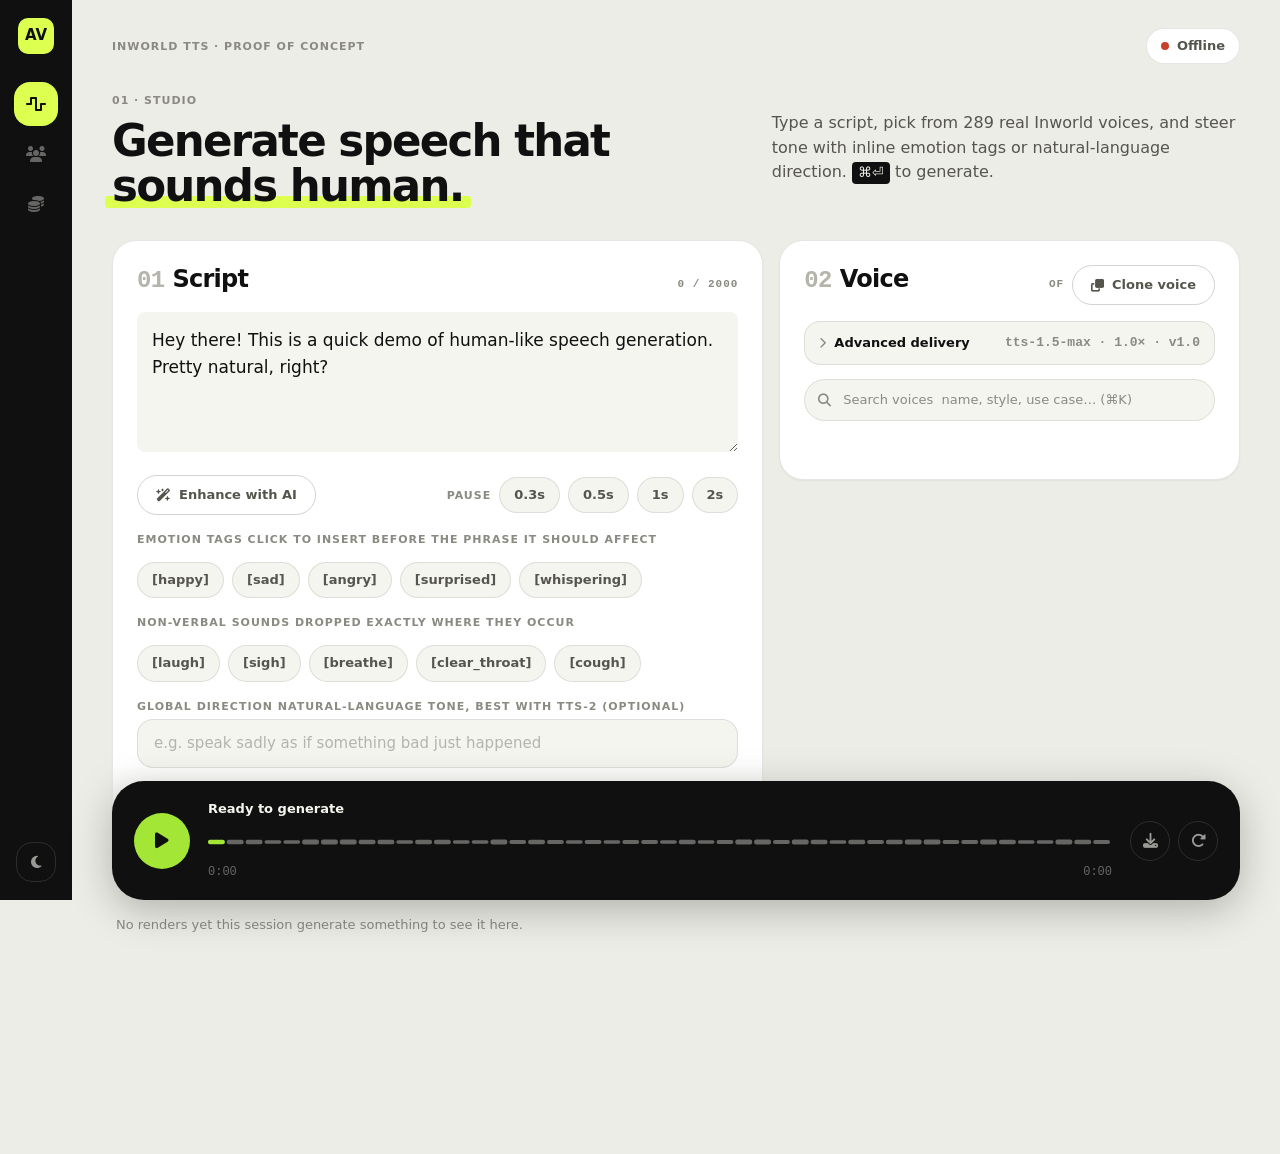
==== commit 30eebf69: "feat: Enhance composer with advanced delivery controls and cost estimation - Added advanced delivery" ====
--- a/static/index.html
+++ b/static/index.html
@@ -46,14 +46,9 @@
 
         <div class="app-topbar">
           <span class="micro">Inworld TTS · Proof of concept</span>
-          <div class="topbar-right">
-            <div class="status-chip" role="status" aria-live="polite">
-              <span class="status-dot" id="statusDot"></span>
-              <span id="statusText">Checking…</span>
-            </div>
-            <button type="button" class="btn-outline" id="logoutBtn" hidden>
-              <i class="fa-solid fa-arrow-right-from-bracket" aria-hidden="true"></i> Sign out
-            </button>
+          <div class="status-chip" role="status" aria-live="polite">
+            <span class="status-dot" id="statusDot"></span>
+            <span id="statusText">Checking…</span>
           </div>
         </div>
 
@@ -65,8 +60,9 @@
               <h1 class="hero-line">Generate speech that<br><span class="accent-mark">sounds human.</span></h1>
             </div>
             <div>
-              <p class="hero-sub">Type a script, pick from 281 real Inworld voices, and steer tone with
-                inline emotion tags or natural-language direction. <kbd class="mono">⌘⏎</kbd> to generate.</p>
+              <p class="hero-sub">Type a script, pick from <span id="voiceCountStudio">289</span> real Inworld
+                voices, and steer tone with inline emotion tags or natural-language direction.
+                <kbd class="mono">⌘⏎</kbd> to generate.</p>
             </div>
           </div>
 
@@ -85,6 +81,13 @@
                   <button type="button" class="btn-outline" id="enhanceBtn">
                     <i class="fa-solid fa-wand-magic-sparkles"></i> Enhance with AI
                   </button>
+                  <div class="pause-group" data-tag-group role="group" aria-label="Insert a pause">
+                    <span class="micro pause-group-label">Pause</span>
+                    <button type="button" class="pill" data-insert='<break time="0.3s"/>'>0.3s</button>
+                    <button type="button" class="pill" data-insert='<break time="0.5s"/>'>0.5s</button>
+                    <button type="button" class="pill" data-insert='<break time="1s"/>'>1s</button>
+                    <button type="button" class="pill" data-insert='<break time="2s"/>'>2s</button>
+                  </div>
                 </div>
 
                 <div class="micro mt-3 mb-1">Emotion tags click to insert before the phrase it should affect</div>
@@ -103,14 +106,6 @@
                   <button type="button" class="pill">[breathe]</button>
                   <button type="button" class="pill">[clear_throat]</button>
                   <button type="button" class="pill">[cough]</button>
-                </div>
-
-                <div class="micro mt-3 mb-1">Pauses insert a silence at the cursor (SSML break)</div>
-                <div class="tag-row" data-tag-group>
-                  <button type="button" class="pill" data-insert='<break time="0.3s"/>'>· 0.3s</button>
-                  <button type="button" class="pill" data-insert='<break time="0.5s"/>'>·· 0.5s</button>
-                  <button type="button" class="pill" data-insert='<break time="1s"/>'>··· 1s</button>
-                  <button type="button" class="pill" data-insert='<break time="2s"/>'>2s pause</button>
                 </div>
 
                 <div class="micro mt-3 mb-1">Global direction natural-language tone, best with tts-2 (optional)</div>
@@ -129,8 +124,50 @@
               <div class="panel" id="studioVoicePanel">
                 <div class="panel-head">
                   <h2 class="section-title"><span class="index">02</span>Voice</h2>
-                  <span class="micro mono" data-role="voice-count"> of </span>
-                </div>
+                  <div class="d-flex align-items-center gap-2">
+                    <span class="micro mono" data-role="voice-count"> of </span>
+                    <button type="button" class="btn-outline" data-bs-toggle="offcanvas"
+                      data-bs-target="#cloneOffcanvas" aria-controls="cloneOffcanvas">
+                      <i class="fa-solid fa-clone" aria-hidden="true"></i> Clone voice
+                    </button>
+                  </div>
+                </div>
+
+                <details class="disclosure" id="advancedDisclosure">
+                  <summary class="disclosure-summary">
+                    <span class="disclosure-summary-left">
+                      <i class="fa-solid fa-chevron-right disclosure-chevron" aria-hidden="true"></i>
+                      Advanced delivery
+                    </span>
+                    <span class="disclosure-summary-value" id="advancedSummary">tts-1.5-max · 1.0× · v1.0</span>
+                  </summary>
+                  <div class="disclosure-body">
+                    <div>
+                      <label class="micro d-block mb-1" id="modelSegLabel">Model</label>
+                      <div class="seg" id="modelSeg" role="radiogroup" aria-labelledby="modelSegLabel"></div>
+                    </div>
+                    <div class="mt-3">
+                      <label class="micro d-block mb-1" id="deliverySegLabel">Delivery <span
+                          class="disclosure-field-hint" id="deliveryHint">tts-2 only</span></label>
+                      <div class="seg" id="deliverySeg" role="radiogroup" aria-labelledby="deliverySegLabel"></div>
+                    </div>
+                    <div class="disclosure-row">
+                      <div>
+                        <label class="micro d-block mb-1" for="speedInput">Speed
+                          <span class="mono" id="speedVal">1.0×</span></label>
+                        <input id="speedInput" type="range" min="0.5" max="1.5" step="0.1" value="1"
+                          class="ctrl-range" aria-valuetext="1.0 times normal speed" />
+                      </div>
+                      <div>
+                        <label class="micro d-block mb-1" for="tempInput">Variation
+                          <span class="mono" id="tempVal">1.0</span></label>
+                        <input id="tempInput" type="range" min="0" max="2" step="0.1" value="1" class="ctrl-range"
+                          aria-valuetext="1.0" />
+                        <span class="disclosure-field-hint" id="variationHint">ignored on tts-2</span>
+                      </div>
+                    </div>
+                  </div>
+                </details>
 
                 <div class="voice-search-wrap">
                   <i class="fa-solid fa-magnifying-glass"></i>
@@ -142,44 +179,12 @@
                 <div class="facet-group" data-role="facets-tag"></div>
 
                 <div class="voice-list" data-role="voice-list" aria-label="Voice"></div>
-
-                <div class="row g-2 mt-1">
-                  <div class="col-6">
-                    <label class="micro d-block mb-1">Model</label>
-                    <select id="modelSelect" class="direction-input"
-                      style="padding:9px 12px; font-size: var(--fs-small);">
-                      <option value="inworld-tts-1.5-max">tts-1.5-max (quality)</option>
-                      <option value="inworld-tts-1.5-mini">tts-1.5-mini (fast)</option>
-                      <option value="inworld-tts-2">tts-2 (newest)</option>
-                    </select>
-                  </div>
-                  <div class="col-6">
-                    <label class="micro d-block mb-1">Delivery <span class="micro">tts-2</span></label>
-                    <select id="deliverySelect" class="direction-input"
-                      style="padding:9px 12px; font-size: var(--fs-small);">
-                      <option value="">Default</option>
-                      <option value="STABLE">Stable</option>
-                      <option value="BALANCED">Balanced</option>
-                      <option value="CREATIVE">Creative</option>
-                    </select>
-                  </div>
-                  <div class="col-6">
-                    <label class="micro d-block mb-1">Speed <span class="mono" id="speedVal">1.0×</span></label>
-                    <input id="speedInput" type="range" min="0.5" max="1.5" step="0.1" value="1"
-                      class="ctrl-range" />
-                  </div>
-                  <div class="col-6">
-                    <label class="micro d-block mb-1">Variation <span class="mono" id="tempVal">1.0</span></label>
-                    <input id="tempInput" type="range" min="0" max="2" step="0.1" value="1"
-                      class="ctrl-range" />
-                  </div>
-                </div>
               </div>
             </div>
           </div>
 
           <div id="historySection">
-            <div class="micro mt-2" id="historyLabel" style="display:none;">This session's renders</div>
+            <div class="history-filter-bar" id="historyFilterBar"></div>
             <div class="history-strip" id="historyStrip"></div>
           </div>
 
@@ -192,7 +197,8 @@
               <div class="dock-body">
                 <div class="dock-meta">
                   <span class="dock-meta-label" id="dockMetaLabel">Ready to generate</span>
-                  <span class="dock-meta-usage" id="dockMetaUsage"></span>
+                  <span class="dock-meta-usage" id="dockMetaUsage" hidden></span>
+                  <span class="dock-meta-estimate" id="dockMetaEstimate"></span>
                 </div>
                 <canvas class="dock-wave" id="dockWave"></canvas>
                 <div class="dock-time">
@@ -218,60 +224,25 @@
           <div class="hero">
             <div>
               <div class="hero-eyebrow"><span class="micro">02 · Voices</span></div>
-              <h1 class="hero-line">281 real voices,<br><span class="accent-mark">browse and filter.</span></h1>
+              <h1 class="hero-line"><span id="voiceCountVoices">289</span> real voices,<br><span
+                  class="accent-mark">browse and filter.</span></h1>
             </div>
             <div>
               <p class="hero-sub">Every voice below comes straight from the Inworld catalog pick one here
                 and it becomes the active voice in the Studio.</p>
-            </div>
-          </div>
-
-          <div class="panel" id="cloneVoicePanel">
-            <div class="panel-head">
-              <h2 class="section-title"><i class="fa-solid fa-clone"></i>&nbsp;Clone your own voice</h2>
-              <span class="micro">5–15s sample · wav/mp3 · ≤4MB</span>
-            </div>
-            <div class="row g-2">
-              <div class="col-md-4">
-                <label class="micro d-block mb-1">Voice name</label>
-                <input id="cloneName" class="direction-input" placeholder="e.g. My Narrator" />
-              </div>
-              <div class="col-md-3">
-                <label class="micro d-block mb-1">Language</label>
-                <input id="cloneLang" class="direction-input" value="en-US" />
-              </div>
-              <div class="col-md-5">
-                <label class="micro d-block mb-1">Audio sample — record or upload</label>
-                <div class="clone-sample-row">
-                  <button type="button" class="btn-outline" id="recordBtn">
-                    <i class="fa-solid fa-microphone"></i> Record
-                  </button>
-                  <span class="micro mono" id="recordTimer">0s</span>
-                  <input id="cloneFile" class="direction-input clone-file" type="file"
-                    accept="audio/wav,audio/mpeg,audio/webm,.wav,.mp3,.webm" />
-                </div>
-                <audio id="recordPreview" class="clone-preview" controls style="display:none;"></audio>
-              </div>
-            </div>
-            <div class="clone-read-prompt" id="readPrompt">
-              <span class="micro"><i class="fa-solid fa-book-open"></i> For the best match, read this aloud clearly while recording:</span>
-              <p class="read-prompt-text" id="readPromptText"></p>
-            </div>
-
-            <label class="micro d-block mb-1 mt-2">Transcription — the exact words in your sample (auto-filled if you read the line above)</label>
-            <input id="cloneTranscript" class="direction-input" placeholder="Exactly what is said in the sample…" />
-            <div class="field-foot mt-2">
-              <button type="button" class="btn-outline" id="cloneBtn">
-                <i class="fa-solid fa-clone"></i> Clone voice
-              </button>
-              <span class="micro" id="cloneStatus"></span>
             </div>
           </div>
 
           <div class="panel" id="voicesGridPanel">
             <div class="panel-head">
               <h2 class="section-title">All voices</h2>
-              <span class="micro mono" data-role="voice-count"> of </span>
+              <div class="d-flex align-items-center gap-2">
+                <span class="micro mono" data-role="voice-count"> of </span>
+                <button type="button" class="btn-outline" data-bs-toggle="offcanvas" data-bs-target="#cloneOffcanvas"
+                  aria-controls="cloneOffcanvas">
+                  <i class="fa-solid fa-clone"></i> Clone a voice
+                </button>
+              </div>
             </div>
             <div class="voice-search-wrap">
               <i class="fa-solid fa-magnifying-glass"></i>
@@ -291,9 +262,8 @@
               <h1 class="hero-line">What this<br><span class="accent-mark">actually costs.</span></h1>
             </div>
             <div>
-              <p class="hero-sub">Real published rates, and a running total for what you've generated.
-                Every call is priced and stored server-side, so these totals survive a reload,
-                a new tab, or a restart nothing here is estimated after the fact.</p>
+              <p class="hero-sub">Real published rates, and a running total for what you've generated
+                this session nothing here is estimated after the fact.</p>
             </div>
           </div>
 
@@ -316,26 +286,7 @@
             </div>
           </div>
 
-          <div class="stat-row">
-            <div class="stat-tile">
-              <span class="micro">All time · generations</span>
-              <div class="stat-tile-value mono" id="statAllGenerations">0</div>
-            </div>
-            <div class="stat-tile">
-              <span class="micro">All time · characters billed</span>
-              <div class="stat-tile-value mono" id="statAllChars">0</div>
-            </div>
-            <div class="stat-tile">
-              <span class="micro">All time · est. cost</span>
-              <div class="stat-tile-value mono" id="statAllCost">$0.00</div>
-            </div>
-            <div class="stat-tile">
-              <span class="micro">All time · enhance calls</span>
-              <div class="stat-tile-value mono" id="statAllEnhances">0</div>
-            </div>
-          </div>
-
-          <div class="panel mb-3">
+          <div class="panel">
             <div class="panel-head">
               <h2 class="section-title">Inworld TTS per character</h2>
             </div>
@@ -393,10 +344,89 @@
         class="fa-solid fa-moon"></i></button>
   </nav>
 
+  <!-- Clone-a-voice drawer -->
+  <div class="offcanvas offcanvas-end" tabindex="-1" id="cloneOffcanvas" aria-labelledby="cloneOffcanvasLabel">
+    <div class="offcanvas-header">
+      <h2 class="offcanvas-title" id="cloneOffcanvasLabel"><i class="fa-solid fa-clone"></i>&nbsp;Clone a voice</h2>
+      <button type="button" class="btn-close" data-bs-dismiss="offcanvas" aria-label="Close"></button>
+    </div>
+    <div class="offcanvas-body">
+      <p class="text-muted-2" style="font-size:var(--fs-small); margin:0 0 18px;">5–15s sample · wav/mp3/webm ·
+        ≤4MB. Record straight from your mic, or drop a file.</p>
+
+      <label class="micro d-block mb-1" for="cloneName">Voice name</label>
+      <input id="cloneName" class="direction-input" placeholder="e.g. My Narrator" />
+
+      <label class="micro d-block mb-1 mt-3" for="cloneLang">Language</label>
+      <input id="cloneLang" class="direction-input" value="en-US" />
+
+      <span class="micro d-block mb-1 mt-3" id="cloneSampleLabel">Audio sample</span>
+      <div class="rec-control">
+        <button type="button" class="btn-outline rec-btn" id="recordBtn" aria-describedby="cloneSampleLabel">
+          <i class="fa-solid fa-microphone"></i> Record
+        </button>
+        <canvas class="rec-meter" id="recMeter" aria-hidden="true" hidden></canvas>
+        <span class="micro mono rec-timer" id="recordTimer" aria-live="polite" hidden>0:00</span>
+      </div>
+
+      <label class="file-drop mt-2" id="fileDrop">
+        <input id="cloneFile" type="file" accept="audio/wav,audio/mpeg,audio/webm,.wav,.mp3,.webm" />
+        <div id="fileDropIdle">
+          <div class="file-drop-icon"><i class="fa-solid fa-arrow-up-from-bracket"></i></div>
+          <div class="file-drop-text">Drop an audio file, or click to browse</div>
+          <div class="file-drop-hint">wav, mp3, or webm — 5 to 15 seconds</div>
+        </div>
+        <div class="file-drop-filled" id="fileDropFilled" hidden>
+          <i class="fa-solid fa-file-audio" aria-hidden="true"></i>
+          <span class="file-drop-filename" id="fileDropName"></span>
+          <span class="file-drop-meta" id="fileDropSize"></span>
+          <button type="button" class="file-drop-remove" id="fileDropRemove" aria-label="Remove sample">
+            <i class="fa-solid fa-xmark"></i>
+          </button>
+        </div>
+      </label>
+
+      <div class="clone-preview-block" id="clonePreviewBlock" hidden>
+        <button type="button" class="clone-preview-play" id="clonePreviewPlay" aria-label="Play sample">
+          <i class="fa-solid fa-play"></i>
+        </button>
+        <div class="clone-preview-body">
+          <canvas class="clone-preview-wave" id="clonePreviewWave"></canvas>
+          <div class="clone-preview-meta">
+            <span id="clonePreviewTime">0:00</span>
+            <span id="clonePreviewDuration">0:00</span>
+          </div>
+        </div>
+        <button type="button" class="clone-preview-rerecord" id="cloneRerecordBtn" aria-label="Re-record sample">
+          <i class="fa-solid fa-rotate-right"></i>
+        </button>
+      </div>
+
+      <label class="micro d-block mb-1 mt-3" for="cloneTranscript">Transcription (optional, improves quality)</label>
+      <input id="cloneTranscript" class="direction-input" placeholder="Exactly what is said in the sample…" />
+
+      <div class="field-foot">
+        <button type="button" class="btn-lime" id="cloneBtn">
+          <i class="fa-solid fa-clone"></i> Clone voice
+        </button>
+        <span class="micro" id="cloneStatus" role="status"></span>
+      </div>
+
+      <div class="clone-success-actions" id="cloneSuccessActions" hidden>
+        <button type="button" class="btn-outline" id="cloneSuccessPreview">
+          <i class="fa-solid fa-play"></i> Preview
+        </button>
+        <button type="button" class="btn-lime" id="cloneSuccessUse">
+          Use this voice
+        </button>
+      </div>
+    </div>
+  </div>
+
   <div class="toast-stack" id="toastStack" aria-live="polite"></div>
 
   <script src="https://cdn.jsdelivr.net/npm/bootstrap@5.3.3/dist/js/bootstrap.bundle.min.js"></script>
   <script type="module" src="/static/js/app.js"></script>
 </body>
 
-</html>+</html>
--- a/static/css/tokens.css
+++ b/static/css/tokens.css
@@ -19,6 +19,20 @@
   --danger: #c8402a;
   --shadow-sm: 0 1px 2px rgba(16, 16, 16, 0.05);
   --shadow-md: 0 4px 20px rgba(16, 16, 16, 0.08);
+
+  /* Native-control replacements (range sliders, file drop, record state).
+     Never lime-on-surface — see the ::selection comment in base.css. The
+     range fill/thumb use --ink so they stay legible on --surface; --accent
+     is reserved for the pill/active-state fill role. */
+  --ctrl-track: var(--surface-2);
+  --ctrl-track-fill: var(--ink);
+  --ctrl-thumb: var(--surface);
+  --ctrl-thumb-ring: var(--ink);
+  --drop-idle: var(--line-strong);
+  --drop-active: var(--accent);
+  --rec: var(--danger);
+  --rec-ink: var(--block-ink);
+  --rec-glow: color-mix(in srgb, var(--danger) 45%, transparent);
 }
 
 :root[data-bs-theme="dark"] {
--- a/static/css/base.css
+++ b/static/css/base.css
@@ -17,6 +17,10 @@
   --bs-emphasis-color: var(--ink);
   --bs-secondary-color: var(--ink-2);
   --bs-tertiary-bg: var(--surface-2);
+  --bs-offcanvas-bg: var(--surface);
+  --bs-offcanvas-color: var(--ink);
+  --bs-offcanvas-border-color: var(--line);
+  --bs-offcanvas-width: 420px;
 }
 
 * {
--- a/static/css/components.css
+++ b/static/css/components.css
@@ -190,6 +190,12 @@
   box-shadow: var(--shadow-sm);
 }
 
+/* Structural: two panels can never end up touching, regardless of which
+   layout (Bootstrap row gutters, a bare stack) puts them next to each other. */
+.panel + .panel {
+  margin-top: 20px;
+}
+
 .panel-head {
   display: flex;
   align-items: baseline;
@@ -282,6 +288,148 @@
   opacity: 0.65;
 }
 
+/* The Custom-voices filter pill — an accent outline it keeps even when
+   inactive, so it reads as a different axis from the plain language pills
+   next to it (same visual key as .badge-custom on the rows themselves). */
+.pill-accent {
+  border-color: var(--accent);
+}
+.pill-accent:hover {
+  border-color: var(--accent);
+}
+
+/* ---- Segmented control (replaces native <select> for small enumerable
+   choices — Model, Delivery — so they read as the same hand-drawn language
+   as the rest of the app instead of OS chrome). ------------------------- */
+
+.seg {
+  display: flex;
+  gap: 3px;
+  padding: 3px;
+  background: var(--surface-2);
+  border: 1px solid var(--line);
+  border-radius: var(--radius-pill);
+}
+.seg-opt {
+  flex: 1 1 auto;
+  border: none;
+  background: transparent;
+  color: var(--ink-2);
+  font-family: inherit;
+  font-weight: 600;
+  font-size: var(--fs-small);
+  padding: 7px 10px;
+  border-radius: var(--radius-pill);
+  cursor: pointer;
+  text-align: center;
+  white-space: nowrap;
+  transition: background var(--dur-fast) var(--ease), color var(--dur-fast) var(--ease);
+}
+.seg-opt:hover:not(:disabled) {
+  color: var(--ink);
+}
+.seg-opt.active {
+  background: var(--accent);
+  color: var(--accent-ink);
+}
+.seg-opt:disabled {
+  opacity: 0.4;
+  cursor: not-allowed;
+}
+.seg-opt:focus-visible {
+  outline: 2px solid var(--accent);
+  outline-offset: 2px;
+}
+
+/* ---- Disclosure (Advanced delivery controls) --------------------------- */
+
+.disclosure {
+  border: 1px solid var(--line);
+  border-radius: var(--radius-md);
+  margin-bottom: 14px;
+  background: var(--surface-2);
+}
+.disclosure-summary {
+  display: flex;
+  align-items: center;
+  justify-content: space-between;
+  gap: 12px;
+  padding: 11px 14px;
+  cursor: pointer;
+  list-style: none;
+  font-size: var(--fs-small);
+  font-weight: 700;
+  color: var(--ink);
+}
+.disclosure-summary::-webkit-details-marker {
+  display: none;
+}
+.disclosure-summary-left {
+  display: flex;
+  align-items: center;
+  gap: 8px;
+  flex-shrink: 0;
+}
+.disclosure-chevron {
+  font-size: 11px;
+  color: var(--ink-3);
+  transition: transform var(--dur-fast) var(--ease);
+}
+.disclosure[open] .disclosure-chevron {
+  transform: rotate(90deg);
+}
+.disclosure-summary-value {
+  font-family: var(--font-mono);
+  font-size: var(--fs-small);
+  color: var(--ink-3);
+  min-width: 0;
+  white-space: nowrap;
+  overflow: hidden;
+  text-overflow: ellipsis;
+}
+.disclosure-body {
+  padding: 4px 14px 16px;
+  border-top: 1px solid var(--line);
+}
+@media (prefers-reduced-motion: no-preference) {
+  .disclosure[open] .disclosure-body {
+    animation: view-in 180ms var(--ease);
+  }
+}
+.disclosure-row {
+  display: grid;
+  grid-template-columns: 1fr 1fr;
+  gap: 14px;
+  margin-top: 14px;
+}
+.disclosure-field-hint {
+  display: block;
+  margin-top: 4px;
+  color: var(--ink-3);
+  font-size: var(--fs-micro);
+}
+
+.filter-disclosure-row {
+  display: grid;
+  grid-template-columns: 1fr 1fr;
+  gap: 14px;
+  align-items: start;
+  margin-bottom: 10px;
+  width: 100%;
+}
+.filter-disclosure-row .filter-disclosure {
+  margin-bottom: 0;
+}
+.filter-disclosure {
+  margin-bottom: 10px;
+}
+.filter-disclosure .disclosure-body {
+  padding: 12px 14px;
+}
+.filter-disclosure .facet-group {
+  margin-bottom: 0;
+}
+
 /* ---- Dark block (player chrome) ------------------------------------------ */
 
 .block {
@@ -320,7 +468,7 @@
 
 .script-field {
   width: 100%;
-  background: #bdb1b124;
+  background: var(--surface-2);
   border: none;
   color: var(--ink);
   font-family: var(--font-body);
@@ -354,6 +502,18 @@
   margin-top: 14px;
 }
 
+/* Pause chips ride in the field-foot toolbar next to Enhance, instead of
+   claiming a whole extra stacked row above the emotion/non-verbal chips. */
+.pause-group {
+  display: inline-flex;
+  align-items: center;
+  gap: 8px;
+  flex-wrap: wrap;
+}
+.pause-group-label {
+  color: var(--ink-3);
+}
+
 /* Tactile press feedback, applied briefly on click via JS. */
 .chip-pop {
   animation: chip-pop 260ms var(--ease);
@@ -439,15 +599,17 @@
   padding: 0 8px;
 }
 
+/* A row is a non-interactive wrapper around a select button plus 1-2 action
+   buttons (preview, delete) — kept as siblings, never nested <button>s
+   (invalid HTML, unpredictable click/focus behavior). The wrapper itself
+   carries the hover/selected chrome so it still highlights as one unit. */
 .voice-row {
   display: flex;
   align-items: center;
-  gap: 12px;
+  gap: 6px;
   padding: 10px;
   border-radius: var(--radius-md);
   border: 1px solid transparent;
-  cursor: pointer;
-  text-align: left;
   background: transparent;
   width: 100%;
   transition: background var(--dur-fast) var(--ease), border-color var(--dur-fast) var(--ease);
@@ -459,9 +621,30 @@
   background: var(--surface-2);
   border-color: var(--accent);
 }
-.voice-row:focus-visible {
+.voice-row-main {
+  display: flex;
+  align-items: center;
+  gap: 12px;
+  flex: 1;
+  min-width: 0;
+  border: none;
+  background: transparent;
+  color: inherit;
+  font: inherit;
+  padding: 0;
+  text-align: left;
+  cursor: pointer;
+}
+.voice-row-main:focus-visible {
   outline: 2px solid var(--accent);
-  outline-offset: -2px;
+  outline-offset: 2px;
+  border-radius: var(--radius-sm);
+}
+.voice-row-actions {
+  display: flex;
+  align-items: center;
+  gap: 4px;
+  flex: 0 0 auto;
 }
 
 .voice-avatar {
@@ -486,24 +669,33 @@
 .voice-info {
   min-width: 0;
   flex: 1;
+  overflow: hidden;
 }
 .voice-info-top {
   display: flex;
   align-items: baseline;
   gap: 8px;
+  min-width: 0;
 }
 .voice-name {
   font-weight: 700;
   font-size: var(--fs-body);
   color: var(--ink);
+  min-width: 0;
+  overflow: hidden;
+  text-overflow: ellipsis;
+  white-space: nowrap;
 }
 .voice-lang {
   font-family: var(--font-mono);
   font-size: 0.6875rem;
   color: var(--ink-3);
   text-transform: uppercase;
+  flex: 0 0 auto;
 }
 .voice-desc {
+  display: block; /* a <span> defaults to inline, where overflow/text-overflow
+                      below are inert — this is what makes them actually apply */
   font-size: var(--fs-small);
   color: var(--ink-2);
   overflow: hidden;
@@ -521,6 +713,95 @@
   opacity: 1;
 }
 
+/* Shared small round icon button — voice preview, and (custom voices only)
+   delete. Same family as .dock-btn / .history-item-remove, scaled down for
+   a row that already carries an avatar, text, and a checkmark. */
+.voice-icon-btn {
+  flex: 0 0 auto;
+  width: 26px;
+  height: 26px;
+  border-radius: 50%;
+  border: 1px solid var(--line);
+  background: var(--surface);
+  color: var(--ink-3);
+  display: flex;
+  align-items: center;
+  justify-content: center;
+  font-size: 10px;
+  cursor: pointer;
+  transition: border-color var(--dur-fast) var(--ease), color var(--dur-fast) var(--ease), background var(--dur-fast) var(--ease);
+}
+.voice-icon-btn:hover {
+  color: var(--ink);
+  border-color: var(--line-strong);
+}
+.voice-icon-btn:focus-visible {
+  outline: 2px solid var(--accent);
+  outline-offset: 2px;
+}
+.voice-icon-btn.is-playing {
+  color: var(--accent-ink);
+  background: var(--accent);
+  border-color: var(--accent);
+}
+.voice-row-delete:hover {
+  color: var(--danger);
+  border-color: var(--danger);
+}
+
+.voice-row-confirm {
+  display: flex;
+  align-items: center;
+  gap: 2px;
+  flex: 0 0 auto;
+  animation: chip-pop 200ms var(--ease);
+}
+@media (prefers-reduced-motion: reduce) {
+  .voice-row-confirm { animation: none; }
+}
+.voice-row-confirm button {
+  border: none;
+  background: transparent;
+  font-size: var(--fs-micro);
+  font-weight: 700;
+  text-transform: uppercase;
+  letter-spacing: var(--tracking-micro);
+  padding: 6px 7px;
+  border-radius: var(--radius-sm);
+  cursor: pointer;
+  white-space: nowrap;
+}
+.voice-row-confirm-yes {
+  color: var(--danger);
+}
+.voice-row-confirm-yes:hover {
+  background: var(--surface-2);
+}
+.voice-row-confirm-no {
+  color: var(--ink-3);
+}
+.voice-row-confirm-no:hover {
+  background: var(--surface-2);
+  color: var(--ink);
+}
+
+/* An outlined lime stroke (not a lime fill) marks a cloned voice — keeps full
+   text contrast while still reading as "yours" via the accent color. */
+.badge-custom {
+  display: inline-flex;
+  align-items: center;
+  flex: 0 0 auto;
+  font-size: 0.625rem;
+  font-weight: 700;
+  text-transform: uppercase;
+  letter-spacing: var(--tracking-micro);
+  color: var(--ink-2);
+  background: var(--surface);
+  border: 1px solid var(--accent);
+  border-radius: var(--radius-pill);
+  padding: 2px 8px;
+}
+
 .voice-empty {
   padding: 24px 8px;
   text-align: center;
@@ -532,6 +813,55 @@
   padding: 10px 8px 2px;
   color: var(--ink-3);
   font-size: var(--fs-small);
+}
+
+/* Quiet footer prompt at the end of every voice list/grid — the
+   moment-of-need nudge toward cloning, deliberately unlike a selectable row
+   (no avatar, muted, top hairline) so it reads as a footer, not an option. */
+.voice-list-cta {
+  display: flex;
+  flex-direction: column;
+  gap: 2px;
+  width: 100%;
+  margin-top: 6px;
+  padding: 12px 10px 8px;
+  border: none;
+  border-top: 1px solid var(--line);
+  background: transparent;
+  text-align: left;
+  cursor: pointer;
+}
+.voice-list-cta-q {
+  font-size: var(--fs-micro);
+  color: var(--ink-3);
+}
+.voice-list-cta-action {
+  display: inline-flex;
+  align-items: center;
+  gap: 6px;
+  font-size: var(--fs-small);
+  font-weight: 700;
+  color: var(--ink-2);
+  transition: color var(--dur-fast) var(--ease);
+}
+.voice-list-cta-action i {
+  font-size: 11px;
+  color: var(--ink-3);
+  transition: transform var(--dur-fast) var(--ease), color var(--dur-fast) var(--ease);
+}
+.voice-list-cta:hover .voice-list-cta-action,
+.voice-list-cta:focus-visible .voice-list-cta-action {
+  color: var(--ink);
+}
+.voice-list-cta:hover .voice-list-cta-action i,
+.voice-list-cta:focus-visible .voice-list-cta-action i {
+  color: var(--ink-2);
+  transform: translateX(3px);
+}
+.voice-list-cta:focus-visible {
+  outline: 2px solid var(--accent);
+  outline-offset: -2px;
+  border-radius: var(--radius-sm);
 }
 
 /* Staggered reveal when the filtered set changes. */
@@ -554,12 +884,11 @@
 }
 
 .voice-card {
-  text-align: left;
+  position: relative;
   background: var(--surface);
   border: 1px solid var(--line);
   border-radius: var(--radius-lg);
   padding: 16px;
-  cursor: pointer;
   transition: border-color var(--dur-fast) var(--ease), transform var(--dur-fast) var(--ease), box-shadow var(--dur-fast) var(--ease);
 }
 .voice-card:hover {
@@ -569,8 +898,32 @@
 .voice-card.selected {
   border-color: var(--accent);
 }
+.voice-card-main {
+  display: block;
+  width: 100%;
+  padding: 0;
+  border: none;
+  background: transparent;
+  color: inherit;
+  font: inherit;
+  text-align: left;
+  cursor: pointer;
+}
+.voice-card-main:focus-visible {
+  outline: 2px solid var(--accent);
+  outline-offset: 2px;
+  border-radius: var(--radius-sm);
+}
+.voice-card-actions {
+  position: absolute;
+  top: 12px;
+  right: 12px;
+  display: flex;
+  gap: 4px;
+}
 .voice-card .voice-info-top {
   margin-bottom: 6px;
+  padding-right: 68px; /* clears the absolute preview/delete overlay in the corner */
 }
 .voice-card .voice-desc {
   white-space: normal;
@@ -666,6 +1019,12 @@
   color: var(--block-ink-3);
   white-space: nowrap;
 }
+.dock-meta-estimate {
+  font-family: var(--font-mono);
+  font-size: 0.75rem;
+  color: var(--block-ink-3);
+  white-space: nowrap;
+}
 .dock-wave {
   width: 100%;
   height: 34px;
@@ -715,23 +1074,39 @@
   gap: 10px;
   overflow-x: auto;
   padding: 4px 2px 12px;
+}
+.history-strip:not(:empty) {
   margin-top: 20px;
+}
+.history-empty {
+  color: var(--ink-3);
+  font-size: var(--fs-small);
+  padding: 4px 2px;
 }
 .history-item {
   flex: 0 0 auto;
   display: flex;
   align-items: center;
-  gap: 10px;
+  gap: 8px;
   background: var(--surface);
   border: 1px solid var(--line);
   border-radius: var(--radius-pill);
-  padding: 8px 14px 8px 8px;
-  cursor: pointer;
+  padding: 6px 8px 6px 8px;
   transition: transform var(--dur-fast) var(--ease), border-color var(--dur-fast) var(--ease);
 }
 .history-item:hover {
   transform: translateY(-2px);
   border-color: var(--line-strong);
+}
+.history-item-main {
+  display: flex;
+  align-items: center;
+  gap: 10px;
+  border: none;
+  background: transparent;
+  cursor: pointer;
+  padding: 2px 0 2px 2px;
+  text-align: left;
 }
 .history-item .voice-avatar {
   width: 26px;
@@ -750,6 +1125,25 @@
 .history-item-play {
   color: var(--ink-3);
   font-size: 11px;
+}
+.history-item-remove {
+  flex: 0 0 auto;
+  width: 22px;
+  height: 22px;
+  border-radius: 50%;
+  border: none;
+  background: transparent;
+  color: var(--ink-3);
+  font-size: 11px;
+  cursor: pointer;
+  display: flex;
+  align-items: center;
+  justify-content: center;
+  transition: background var(--dur-fast) var(--ease), color var(--dur-fast) var(--ease);
+}
+.history-item-remove:hover {
+  background: var(--surface-2);
+  color: var(--danger);
 }
 
 /* ---- Costs view ------------------------------------------------------------- */
@@ -910,6 +1304,8 @@
   .app-shell { flex-direction: column; }
   .main { padding: 16px 14px 84px; }
   .dock-wrap { bottom: 64px; }
+  :root { --bs-offcanvas-width: 100vw; }
+  .disclosure-row { grid-template-columns: 1fr; }
 }
 
 .mobile-nav {
@@ -943,105 +1339,386 @@
   background: var(--block-accent);
 }
 
-/* ---- Voice clone: record/upload row ------------------------------------ */
-.clone-sample-row { display: flex; align-items: center; gap: 10px; flex-wrap: wrap; }
-.clone-file { flex: 1 1 160px; min-width: 140px; }
-.clone-preview { width: 100%; margin-top: 10px; }
-#recordBtn.is-recording {
-  color: #fff; border-color: #e5484d; background: #e5484d;
-  animation: recPulse 1.2s ease-in-out infinite;
-}
-@keyframes recPulse {
-  0%, 100% { box-shadow: 0 0 0 0 rgba(229, 72, 77, 0.5); }
-  50%      { box-shadow: 0 0 0 6px rgba(229, 72, 77, 0); }
-}
-
-/* ---- Delivery control range sliders ------------------------------------ */
+/* ---- Delivery control range sliders ------------------------------------
+   appearance:none turns the whole element into the track, so the "filled"
+   portion is drawn as a background gradient stopping at --pct (a custom
+   property the JS sets on input, since no cross-browser CSS-only way to
+   read a range's own value exists). Thumb is styled separately per engine
+   (::-webkit-slider-thumb / ::-moz-range-thumb) since there's no shared
+   pseudo-element for it. */
+
 .ctrl-range {
-  width: 100%; margin-top: 6px; accent-color: var(--accent, #6c5ce7);
-  cursor: pointer;
-}
-
-/* ---- Voice clone: read-aloud prompt ------------------------------------ */
-.clone-read-prompt {
-  margin-top: 12px; padding: 10px 12px; border-radius: 10px;
-  background: rgba(108, 92, 231, 0.08);
-  border: 1px dashed rgba(108, 92, 231, 0.4);
-}
-.read-prompt-text {
-  margin: 6px 0 0; font-family: var(--font-display, inherit);
-  font-size: var(--fs-small, 0.9rem); line-height: 1.5; font-style: italic;
-}
-
-.topbar-right {
-  display: flex;
-  align-items: center;
-  gap: 12px;
-}
-
-/* ---- Sign-in screen ------------------------------------------------------- */
-
-.login-shell {
-  min-height: 100vh;
+  -webkit-appearance: none;
+  appearance: none;
+  width: 100%;
+  height: 18px;
+  margin: 6px 0 0;
+  background: transparent;
+  cursor: pointer;
+}
+.ctrl-range::-webkit-slider-runnable-track {
+  height: 6px;
+  border-radius: var(--radius-pill);
+  border: 1px solid var(--line);
+  background: linear-gradient(to right,
+    var(--ctrl-track-fill) var(--pct, 0%),
+    var(--ctrl-track) var(--pct, 0%));
+}
+.ctrl-range::-moz-range-track {
+  height: 6px;
+  border-radius: var(--radius-pill);
+  border: 1px solid var(--line);
+  background: linear-gradient(to right,
+    var(--ctrl-track-fill) var(--pct, 0%),
+    var(--ctrl-track) var(--pct, 0%));
+}
+.ctrl-range::-webkit-slider-thumb {
+  -webkit-appearance: none;
+  width: 18px;
+  height: 18px;
+  margin-top: -7px;
+  border-radius: 50%;
+  background: var(--ctrl-thumb);
+  border: 2px solid var(--ctrl-thumb-ring);
+  box-shadow: var(--shadow-sm);
+  cursor: pointer;
+  transition: transform var(--dur-fast) var(--ease);
+}
+.ctrl-range::-moz-range-thumb {
+  width: 16px;
+  height: 16px;
+  border-radius: 50%;
+  background: var(--ctrl-thumb);
+  border: 2px solid var(--ctrl-thumb-ring);
+  box-shadow: var(--shadow-sm);
+  cursor: pointer;
+  transition: transform var(--dur-fast) var(--ease);
+}
+.ctrl-range:hover:not(:disabled)::-webkit-slider-thumb { transform: scale(1.08); }
+.ctrl-range:hover:not(:disabled)::-moz-range-thumb { transform: scale(1.08); }
+.ctrl-range:focus-visible { outline: none; }
+.ctrl-range:focus-visible::-webkit-slider-thumb { outline: 2px solid var(--accent); outline-offset: 2px; }
+.ctrl-range:focus-visible::-moz-range-thumb { outline: 2px solid var(--accent); outline-offset: 2px; }
+.ctrl-range:disabled { cursor: not-allowed; opacity: 0.45; }
+.ctrl-range:disabled::-webkit-slider-thumb { cursor: not-allowed; }
+.ctrl-range:disabled::-moz-range-thumb { cursor: not-allowed; }
+
+/* ---- File drop (voice clone sample upload) ------------------------------ */
+
+.file-drop {
+  display: block;
+  border: 2px dashed var(--drop-idle);
+  border-radius: var(--radius-lg);
+  background: var(--surface-2);
+  padding: 20px;
+  text-align: center;
+  cursor: pointer;
+  transition: border-color var(--dur-fast) var(--ease), background var(--dur-fast) var(--ease);
+}
+.file-drop:hover,
+.file-drop.drag-over {
+  border-color: var(--drop-active);
+}
+.file-drop input[type="file"] {
+  position: absolute;
+  width: 1px;
+  height: 1px;
+  overflow: hidden;
+  clip: rect(0, 0, 0, 0);
+  white-space: nowrap;
+  border: 0;
+  padding: 0;
+  margin: -1px;
+}
+.file-drop-icon {
+  font-size: 18px;
+  color: var(--ink-3);
+  margin-bottom: 8px;
+}
+.file-drop-text {
+  font-size: var(--fs-small);
+  font-weight: 600;
+  color: var(--ink-2);
+}
+.file-drop-hint {
+  margin-top: 4px;
+  font-size: var(--fs-micro);
+  color: var(--ink-3);
+}
+.file-drop.has-file {
+  text-align: left;
+  cursor: default;
+  padding: 12px 14px;
+}
+/* :not([hidden]) — an unconditional `display: flex` here would outrank the
+   UA [hidden]{display:none} rule (equal specificity, author origin wins),
+   silently defeating `.hidden = true` from JS. */
+.file-drop-filled:not([hidden]) {
+  display: flex;
+  align-items: center;
+  gap: 10px;
+}
+.file-drop-filled i {
+  color: var(--ink-3);
+  font-size: 16px;
+  flex: 0 0 auto;
+}
+.file-drop-filename {
+  flex: 1;
+  min-width: 0;
+  font-size: var(--fs-small);
+  font-weight: 600;
+  color: var(--ink);
+  overflow: hidden;
+  text-overflow: ellipsis;
+  white-space: nowrap;
+}
+.file-drop-meta {
+  font-size: var(--fs-micro);
+  color: var(--ink-3);
+}
+.file-drop-remove {
+  flex: 0 0 auto;
+  width: 26px;
+  height: 26px;
+  border-radius: 50%;
+  border: 1px solid var(--line-strong);
+  background: var(--surface);
+  color: var(--ink-2);
+  cursor: pointer;
   display: flex;
   align-items: center;
   justify-content: center;
-  padding: 24px;
-  background: var(--paper);
-}
-
-.login-card {
-  width: 100%;
-  max-width: 440px;
-  padding: 34px;
-}
-
-.login-mark {
+  font-size: 11px;
+  transition: color var(--dur-fast) var(--ease), border-color var(--dur-fast) var(--ease);
+}
+.file-drop-remove:hover {
+  color: var(--danger);
+  border-color: var(--danger);
+}
+
+/* ---- Voice clone: record control + level meter --------------------------- */
+
+.rec-control {
+  display: flex;
+  align-items: center;
+  gap: 10px;
+  flex-wrap: wrap;
+}
+.rec-btn.is-recording {
+  color: var(--rec-ink);
+  border-color: var(--rec);
+  background: var(--rec);
+  animation: rec-pulse 1.2s ease-in-out infinite;
+}
+@media (prefers-reduced-motion: reduce) {
+  .rec-btn.is-recording { animation: none; }
+}
+@keyframes rec-pulse {
+  0%, 100% { box-shadow: 0 0 0 0 var(--rec-glow); }
+  50%      { box-shadow: 0 0 0 6px transparent; }
+}
+.rec-meter {
+  flex: 1 1 120px;
+  height: 28px;
+  min-width: 80px;
+  border-radius: var(--radius-sm);
+  background: var(--surface-2);
+}
+.rec-timer {
+  flex: 0 0 auto;
+  color: var(--ink-2);
+}
+
+/* Compact reuse of the dock's dark waveform chrome for the clone sample
+   preview, so a recorded/uploaded sample looks like it belongs to the same
+   player system as the main dock rather than a second, different widget. */
+.clone-preview-block:not([hidden]) {
+  display: flex;
+  align-items: center;
+  gap: 14px;
+  background: var(--block);
+  color: var(--block-ink);
+  border-radius: var(--radius-lg);
+  padding: 12px 16px;
+  margin-top: 10px;
+}
+.clone-preview-play {
+  flex: 0 0 auto;
   width: 36px;
   height: 36px;
-  border-radius: var(--radius-sm);
-  background: var(--accent);
+  border-radius: 50%;
+  border: none;
+  background: var(--block-accent);
   color: var(--accent-ink);
   display: flex;
   align-items: center;
   justify-content: center;
+  font-size: 13px;
+  cursor: pointer;
+  transition: transform var(--dur-fast) var(--ease);
+}
+.clone-preview-play:hover { transform: scale(1.05); }
+.clone-preview-body {
+  flex: 1;
+  min-width: 0;
+}
+.clone-preview-wave {
+  width: 100%;
+  height: 26px;
+  display: block;
+  cursor: pointer;
+}
+.clone-preview-meta {
+  margin-top: 4px;
+  font-size: var(--fs-micro);
+  color: var(--block-ink-3);
+  display: flex;
+  justify-content: space-between;
+}
+.clone-preview-rerecord {
+  flex: 0 0 auto;
+  width: 32px;
+  height: 32px;
+  border-radius: 50%;
+  border: 1px solid var(--block-line);
+  background: transparent;
+  color: var(--block-ink-2);
+  cursor: pointer;
+  display: flex;
+  align-items: center;
+  justify-content: center;
+  transition: border-color var(--dur-fast) var(--ease), color var(--dur-fast) var(--ease);
+}
+.clone-preview-rerecord:hover {
+  color: var(--block-ink);
+  border-color: var(--block-ink-2);
+}
+
+/* ---- Offcanvas (Clone-voice drawer) --------------------------------------- */
+
+.offcanvas-header {
+  border-bottom: 1px solid var(--line);
+  padding: 20px 24px;
+}
+.offcanvas-title {
   font-family: var(--font-display);
   font-weight: 600;
-  font-size: 15px;
-  margin-bottom: 22px;
-}
-
-.login-title {
-  /* The display size is tuned for a full-width hero; a card wants it smaller. */
-  font-size: clamp(30px, 6vw, 40px);
-  margin-bottom: 26px;
-}
-
-.login-form {
-  display: flex;
-  flex-direction: column;
-}
-.login-form .micro {
-  margin-bottom: 7px;
-}
-
-.login-error {
-  color: var(--danger);
-  font-size: var(--fs-small);
-  margin: 14px 0 0;
-}
-
-.login-submit {
-  margin-top: 22px;
-  width: 100%;
-}
-
-.login-foot {
-  display: flex;
-  align-items: center;
-  justify-content: space-between;
-  gap: 12px;
-  margin-top: 26px;
-  padding-top: 20px;
-  border-top: 1px solid var(--line);
-}
+  letter-spacing: var(--tracking-section);
+}
+.offcanvas-body {
+  padding: 24px;
+}
+.offcanvas-body .field-foot {
+  margin-top: 20px;
+}
+
+.clone-success-actions:not([hidden]) {
+  display: flex;
+  gap: 10px;
+  margin-top: 14px;
+}
+@media (prefers-reduced-motion: no-preference) {
+  .clone-success-actions:not([hidden]) {
+    animation: view-in 220ms var(--ease);
+  }
+}
+
+/* One-shot highlight on a freshly-added (or freshly-cloned) voice row, so it
+   doesn't just blend into the generic staggered list entrance every row
+   already gets on re-render. */
+.voice-row.highlight-new,
+.voice-card.highlight-new {
+  animation: voice-highlight 1400ms var(--ease);
+}
+@media (prefers-reduced-motion: reduce) {
+  .voice-row.highlight-new,
+  .voice-card.highlight-new {
+    animation: none;
+  }
+}
+@keyframes voice-highlight {
+  0% { box-shadow: 0 0 0 3px var(--accent); }
+  70% { box-shadow: 0 0 0 3px var(--accent); }
+  100% { box-shadow: 0 0 0 0 transparent; }
+}
+
+/* ---- Like / favourite buttons ---------------------------------------------- */
+
+/* Voice like button — same icon-btn family as preview/delete, heart icon */
+.voice-like-btn {
+  color: var(--ink-4);
+  transition: color var(--dur-fast) var(--ease), transform var(--dur-fast) var(--ease), border-color var(--dur-fast) var(--ease);
+}
+.voice-like-btn:hover {
+  color: #e05577;
+  border-color: #e05577;
+}
+.voice-like-btn.liked {
+  color: #e05577;
+  border-color: #e05577;
+  animation: like-pop 360ms var(--ease);
+}
+@media (prefers-reduced-motion: reduce) {
+  .voice-like-btn.liked { animation: none; }
+}
+@keyframes like-pop {
+  0%   { transform: scale(1); }
+  30%  { transform: scale(1.25); }
+  60%  { transform: scale(0.92); }
+  100% { transform: scale(1); }
+}
+
+/* "♥ Liked" filter pill — rose/red accent distinguishes it from the green
+   Custom pill and neutral language pills. */
+.pill-liked {
+  border-color: #e05577;
+}
+.pill-liked:hover {
+  border-color: #e05577;
+  color: #e05577;
+}
+.pill-liked.active {
+  background: #e05577;
+  border-color: #e05577;
+  color: #fff;
+}
+.pill-liked.active .count {
+  color: #fff;
+  opacity: 0.7;
+}
+
+/* History item like button */
+.history-item-like {
+  flex: 0 0 auto;
+  width: 22px;
+  height: 22px;
+  border-radius: 50%;
+  border: none;
+  background: transparent;
+  color: var(--ink-4);
+  font-size: 11px;
+  cursor: pointer;
+  display: flex;
+  align-items: center;
+  justify-content: center;
+  transition: color var(--dur-fast) var(--ease), transform var(--dur-fast) var(--ease);
+}
+.history-item-like:hover {
+  color: #e05577;
+}
+.history-item-like.liked {
+  color: #e05577;
+  animation: like-pop 360ms var(--ease);
+}
+
+/* History filter bar — sits above the horizontal scroll strip */
+.history-filter-bar {
+  display: flex;
+  gap: 8px;
+  padding: 0 2px;
+}
+.history-filter-bar:not(:empty) {
+  margin-top: 16px;
+  margin-bottom: 4px;
+}
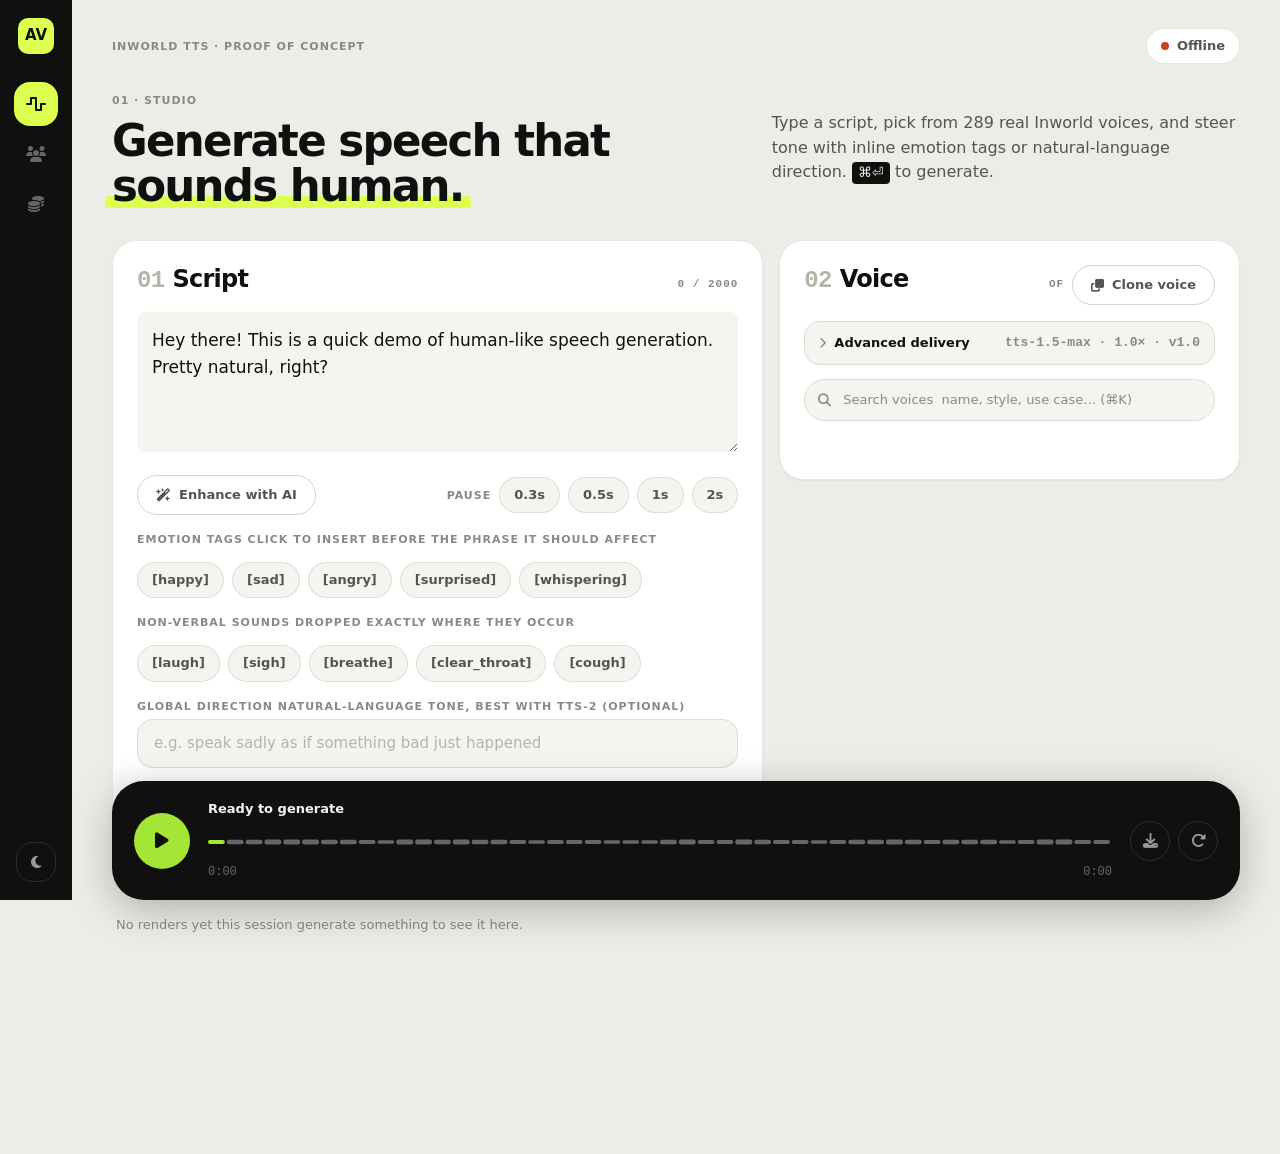
==== commit 15c3057c: "Merge origin/master into feat/login-and-persistent-usage Keeps the new voice previews, likes, clone " ====
--- a/static/index.html
+++ b/static/index.html
@@ -46,9 +46,14 @@
 
         <div class="app-topbar">
           <span class="micro">Inworld TTS · Proof of concept</span>
-          <div class="status-chip" role="status" aria-live="polite">
-            <span class="status-dot" id="statusDot"></span>
-            <span id="statusText">Checking…</span>
+          <div class="topbar-right">
+            <div class="status-chip" role="status" aria-live="polite">
+              <span class="status-dot" id="statusDot"></span>
+              <span id="statusText">Checking…</span>
+            </div>
+            <button type="button" class="btn-outline" id="logoutBtn" hidden>
+              <i class="fa-solid fa-arrow-right-from-bracket" aria-hidden="true"></i> Sign out
+            </button>
           </div>
         </div>
 
@@ -262,8 +267,9 @@
               <h1 class="hero-line">What this<br><span class="accent-mark">actually costs.</span></h1>
             </div>
             <div>
-              <p class="hero-sub">Real published rates, and a running total for what you've generated
-                this session nothing here is estimated after the fact.</p>
+              <p class="hero-sub">Real published rates, and a running total for what you've generated.
+                Every call is priced and stored server-side, so these totals survive a reload,
+                a new tab, or a restart nothing here is estimated after the fact.</p>
             </div>
           </div>
 
@@ -286,7 +292,26 @@
             </div>
           </div>
 
-          <div class="panel">
+          <div class="stat-row">
+            <div class="stat-tile">
+              <span class="micro">All time · generations</span>
+              <div class="stat-tile-value mono" id="statAllGenerations">0</div>
+            </div>
+            <div class="stat-tile">
+              <span class="micro">All time · characters billed</span>
+              <div class="stat-tile-value mono" id="statAllChars">0</div>
+            </div>
+            <div class="stat-tile">
+              <span class="micro">All time · est. cost</span>
+              <div class="stat-tile-value mono" id="statAllCost">$0.00</div>
+            </div>
+            <div class="stat-tile">
+              <span class="micro">All time · enhance calls</span>
+              <div class="stat-tile-value mono" id="statAllEnhances">0</div>
+            </div>
+          </div>
+
+          <div class="panel mb-3">
             <div class="panel-head">
               <h2 class="section-title">Inworld TTS per character</h2>
             </div>
--- a/static/css/components.css
+++ b/static/css/components.css
@@ -1722,3 +1722,75 @@
   margin-top: 16px;
   margin-bottom: 4px;
 }
+.topbar-right {
+  display: flex;
+  align-items: center;
+  gap: 12px;
+}
+
+/* ---- Sign-in screen ------------------------------------------------------- */
+
+.login-shell {
+  min-height: 100vh;
+  display: flex;
+  align-items: center;
+  justify-content: center;
+  padding: 24px;
+  background: var(--paper);
+}
+
+.login-card {
+  width: 100%;
+  max-width: 440px;
+  padding: 34px;
+}
+
+.login-mark {
+  width: 36px;
+  height: 36px;
+  border-radius: var(--radius-sm);
+  background: var(--accent);
+  color: var(--accent-ink);
+  display: flex;
+  align-items: center;
+  justify-content: center;
+  font-family: var(--font-display);
+  font-weight: 600;
+  font-size: 15px;
+  margin-bottom: 22px;
+}
+
+.login-title {
+  /* The display size is tuned for a full-width hero; a card wants it smaller. */
+  font-size: clamp(30px, 6vw, 40px);
+  margin-bottom: 26px;
+}
+
+.login-form {
+  display: flex;
+  flex-direction: column;
+}
+.login-form .micro {
+  margin-bottom: 7px;
+}
+
+.login-error {
+  color: var(--danger);
+  font-size: var(--fs-small);
+  margin: 14px 0 0;
+}
+
+.login-submit {
+  margin-top: 22px;
+  width: 100%;
+}
+
+.login-foot {
+  display: flex;
+  align-items: center;
+  justify-content: space-between;
+  gap: 12px;
+  margin-top: 26px;
+  padding-top: 20px;
+  border-top: 1px solid var(--line);
+}
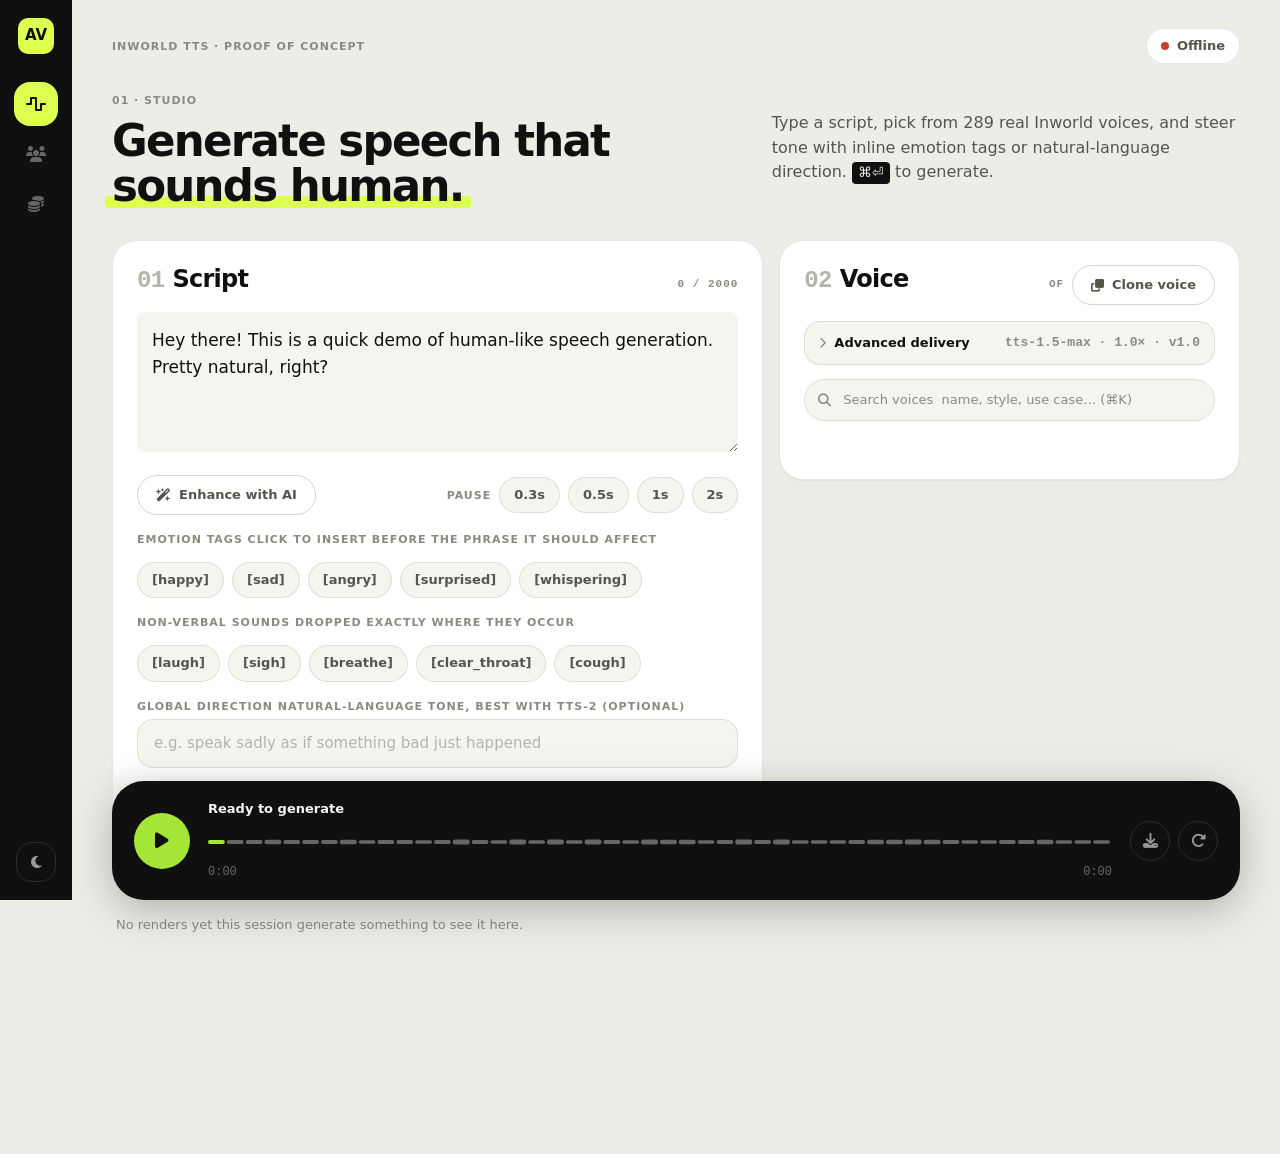
==== commit 7a25d3c1: "Split login into admin and user roles; hide money from users A regular user sees what they've used —" ====
--- a/static/index.html
+++ b/static/index.html
@@ -51,6 +51,7 @@
               <span class="status-dot" id="statusDot"></span>
               <span id="statusText">Checking…</span>
             </div>
+            <span class="micro mono" id="whoami" hidden></span>
             <button type="button" class="btn-outline" id="logoutBtn" hidden>
               <i class="fa-solid fa-arrow-right-from-bracket" aria-hidden="true"></i> Sign out
             </button>
@@ -203,7 +204,7 @@
                 <div class="dock-meta">
                   <span class="dock-meta-label" id="dockMetaLabel">Ready to generate</span>
                   <span class="dock-meta-usage" id="dockMetaUsage" hidden></span>
-                  <span class="dock-meta-estimate" id="dockMetaEstimate"></span>
+                  <span class="dock-meta-estimate" id="dockMetaEstimate" data-admin-only></span>
                 </div>
                 <canvas class="dock-wave" id="dockWave"></canvas>
                 <div class="dock-time">
@@ -263,13 +264,17 @@
         <section class="view" data-view="costs">
           <div class="hero">
             <div>
-              <div class="hero-eyebrow"><span class="micro">03 · Costs</span></div>
-              <h1 class="hero-line">What this<br><span class="accent-mark">actually costs.</span></h1>
-            </div>
-            <div>
-              <p class="hero-sub">Real published rates, and a running total for what you've generated.
+              <div class="hero-eyebrow"><span class="micro" id="costsEyebrow">03 · Costs</span></div>
+              <h1 class="hero-line" data-admin-only>What this<br><span class="accent-mark">actually costs.</span></h1>
+              <h1 class="hero-line" data-user-only hidden>What you've<br><span class="accent-mark">generated.</span></h1>
+            </div>
+            <div>
+              <p class="hero-sub" data-admin-only>Real published rates, and a running total for what you've generated.
                 Every call is priced and stored server-side, so these totals survive a reload,
                 a new tab, or a restart nothing here is estimated after the fact.</p>
+              <p class="hero-sub" data-user-only hidden>Everything you've put through the studio, counted
+                server-side so the totals survive a reload, a new tab, or a restart. Billing figures
+                are visible to admins only.</p>
             </div>
           </div>
 
@@ -282,7 +287,7 @@
               <span class="micro">This session · characters billed</span>
               <div class="stat-tile-value mono" id="statChars">0</div>
             </div>
-            <div class="stat-tile">
+            <div class="stat-tile" data-admin-only>
               <span class="micro">This session · est. cost</span>
               <div class="stat-tile-value mono" id="statCost">$0.00</div>
             </div>
@@ -301,7 +306,7 @@
               <span class="micro">All time · characters billed</span>
               <div class="stat-tile-value mono" id="statAllChars">0</div>
             </div>
-            <div class="stat-tile">
+            <div class="stat-tile" data-admin-only>
               <span class="micro">All time · est. cost</span>
               <div class="stat-tile-value mono" id="statAllCost">$0.00</div>
             </div>
@@ -311,7 +316,7 @@
             </div>
           </div>
 
-          <div class="panel mb-3">
+          <div class="panel mb-3" data-admin-only>
             <div class="panel-head">
               <h2 class="section-title">Inworld TTS per character</h2>
             </div>
@@ -337,7 +342,7 @@
             </div>
           </div>
 
-          <div class="panel">
+          <div class="panel" data-admin-only>
             <div class="panel-head">
               <h2 class="section-title">Quick calculator</h2>
             </div>
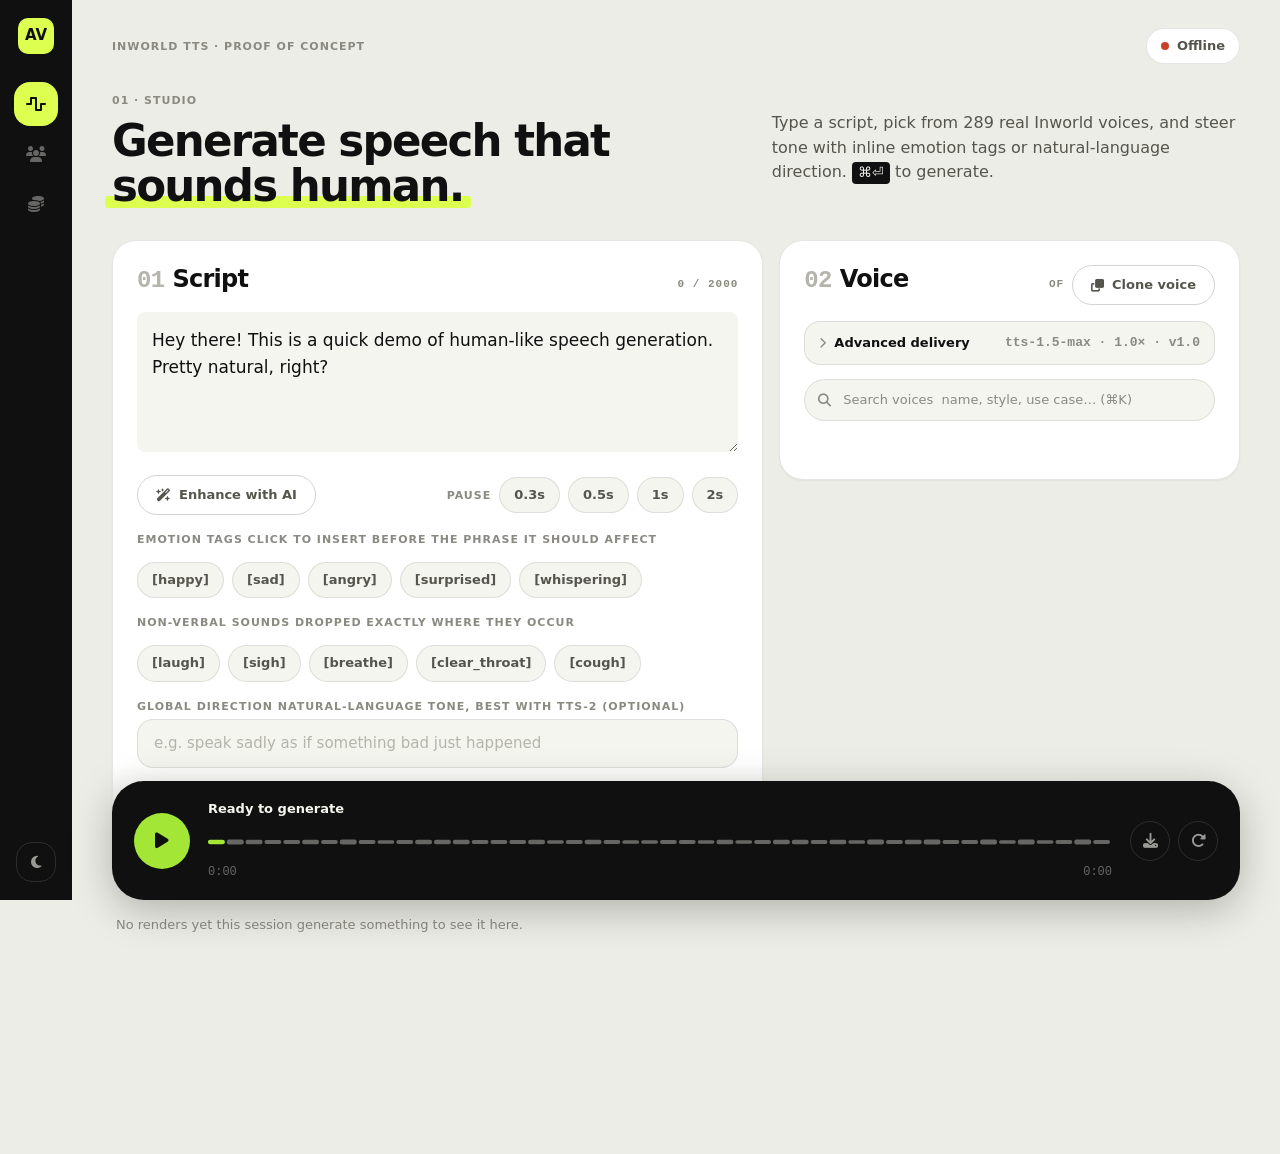
==== commit 1b6b09b6: "Admin-managed accounts, each with its own isolated data Only the admin's credentials stay in .env. T" ====
--- a/static/index.html
+++ b/static/index.html
@@ -31,6 +31,10 @@
         </button>
         <button type="button" class="rail-link" data-view="costs" aria-label="Costs" title="Costs (3)">
           <i class="fa-solid fa-coins"></i>
+        </button>
+        <button type="button" class="rail-link" data-view="people" aria-label="Users" title="Users (4)"
+          data-admin-only>
+          <i class="fa-solid fa-user-gear"></i>
         </button>
       </div>
       <div class="rail-foot">
@@ -280,38 +284,38 @@
 
           <div class="stat-row">
             <div class="stat-tile">
-              <span class="micro">This session · generations</span>
+              <span class="micro">You · generations</span>
               <div class="stat-tile-value mono" id="statGenerations">0</div>
             </div>
             <div class="stat-tile">
-              <span class="micro">This session · characters billed</span>
+              <span class="micro">You · characters billed</span>
               <div class="stat-tile-value mono" id="statChars">0</div>
             </div>
             <div class="stat-tile" data-admin-only>
-              <span class="micro">This session · est. cost</span>
+              <span class="micro">You · est. cost</span>
               <div class="stat-tile-value mono" id="statCost">$0.00</div>
             </div>
             <div class="stat-tile">
-              <span class="micro">This session · enhance calls</span>
+              <span class="micro">You · enhance calls</span>
               <div class="stat-tile-value mono" id="statEnhances">0</div>
             </div>
           </div>
 
-          <div class="stat-row">
-            <div class="stat-tile">
-              <span class="micro">All time · generations</span>
+          <div class="stat-row" data-admin-only>
+            <div class="stat-tile">
+              <span class="micro">All users · generations</span>
               <div class="stat-tile-value mono" id="statAllGenerations">0</div>
             </div>
             <div class="stat-tile">
-              <span class="micro">All time · characters billed</span>
+              <span class="micro">All users · characters billed</span>
               <div class="stat-tile-value mono" id="statAllChars">0</div>
             </div>
-            <div class="stat-tile" data-admin-only>
-              <span class="micro">All time · est. cost</span>
+            <div class="stat-tile">
+              <span class="micro">All users · est. cost</span>
               <div class="stat-tile-value mono" id="statAllCost">$0.00</div>
             </div>
             <div class="stat-tile">
-              <span class="micro">All time · enhance calls</span>
+              <span class="micro">All users · enhance calls</span>
               <div class="stat-tile-value mono" id="statAllEnhances">0</div>
             </div>
           </div>
@@ -353,6 +357,84 @@
             <p class="text-muted-3" style="font-size:var(--fs-small); margin:14px 0 0;">
               ~1,000 characters ≈ ~165 words ≈ ~1 minute of speech. Rates as of Aug 2026 see
               <code>COSTING.md</code> for the full breakdown and OpenAI enhance pricing.
+            </p>
+          </div>
+        </section>
+
+
+        <!-- ============================ USERS (admin) ============================ -->
+        <section class="view" data-view="people" data-admin-only>
+          <div class="hero">
+            <div>
+              <div class="hero-eyebrow"><span class="micro">04 · Users</span></div>
+              <h1 class="hero-line">Who's on<br><span class="accent-mark">the studio.</span></h1>
+            </div>
+            <div>
+              <p class="hero-sub">Create an account, hand over the password, and see exactly what each
+                person has generated and what it cost. Everyone's history, cloned voices and likes are
+                their own nobody sees anyone else's work.</p>
+            </div>
+          </div>
+
+          <div class="panel mb-3">
+            <div class="panel-head">
+              <h2 class="section-title">Add an account</h2>
+              <span class="micro">The password shows once, right after you create it</span>
+            </div>
+            <form class="user-form" id="createUserForm">
+              <div>
+                <label class="micro d-block mb-1" for="newUsername">Username</label>
+                <input class="direction-input" id="newUsername" placeholder="e.g. riya"
+                  autocapitalize="none" spellcheck="false" required />
+              </div>
+              <div>
+                <label class="micro d-block mb-1" for="newDisplayName">Display name <span class="text-fade">optional</span></label>
+                <input class="direction-input" id="newDisplayName" placeholder="e.g. Riya S" />
+              </div>
+              <div>
+                <label class="micro d-block mb-1" for="newPassword">Password <span class="text-fade">blank = generate</span></label>
+                <input class="direction-input" id="newPassword" placeholder="leave blank for a strong one"
+                  autocomplete="off" />
+              </div>
+              <button class="btn-lime" type="submit" id="createUserBtn">
+                <i class="fa-solid fa-user-plus" aria-hidden="true"></i> Create
+              </button>
+            </form>
+            <div class="credential-slip" id="credentialSlip" hidden>
+              <div>
+                <span class="micro">Hand these to the person now this is the only time the password is shown.</span>
+                <p class="credential-line mono" id="credentialLine"></p>
+              </div>
+              <button type="button" class="btn-outline" id="copyCredentials">
+                <i class="fa-regular fa-copy" aria-hidden="true"></i> Copy
+              </button>
+            </div>
+          </div>
+
+          <div class="panel">
+            <div class="panel-head">
+              <h2 class="section-title">Accounts</h2>
+              <span class="micro mono" id="userCount"></span>
+            </div>
+            <div class="table-scroll">
+              <table class="user-table">
+                <thead>
+                  <tr>
+                    <th>Account</th>
+                    <th class="num">Generations</th>
+                    <th class="num">Characters</th>
+                    <th class="num">Est. cost</th>
+                    <th class="num">Enhance</th>
+                    <th>Last used</th>
+                    <th></th>
+                  </tr>
+                </thead>
+                <tbody id="userTableBody"></tbody>
+              </table>
+            </div>
+            <p class="text-muted-3" style="font-size:var(--fs-small); margin:14px 0 0;">
+              Deleting an account also deletes its renders, stored audio, cloned voices and usage
+              history that can't be undone. Suspending is reversible and cuts access immediately.
             </p>
           </div>
         </section>
@@ -370,6 +452,8 @@
         class="fa-solid fa-users"></i></button>
     <button type="button" class="mnav-link" data-view="costs" aria-label="Costs"><i
         class="fa-solid fa-coins"></i></button>
+    <button type="button" class="mnav-link" data-view="people" aria-label="Users" data-admin-only><i
+        class="fa-solid fa-user-gear"></i></button>
     <button type="button" class="mnav-link theme-toggle-btn" id="mobileThemeToggle" aria-label="Toggle theme"><i
         class="fa-solid fa-moon"></i></button>
   </nav>
--- a/static/css/components.css
+++ b/static/css/components.css
@@ -1794,3 +1794,114 @@
   padding-top: 20px;
   border-top: 1px solid var(--line);
 }
+
+/* ---- Admin: accounts ------------------------------------------------------ */
+
+.user-form {
+  display: grid;
+  grid-template-columns: 1fr 1fr 1fr auto;
+  align-items: end;
+  gap: 12px;
+}
+@media (max-width: 767px) {
+  .user-form { grid-template-columns: 1fr; }
+}
+
+.credential-slip {
+  display: flex;
+  align-items: center;
+  justify-content: space-between;
+  gap: 16px;
+  flex-wrap: wrap;
+  margin-top: 16px;
+  padding: 14px 16px;
+  border-radius: var(--radius-md);
+  background: var(--surface-2);
+  /* Dashed, like the read-aloud prompt: something to act on, then it's gone. */
+  border: 1px dashed var(--line-strong);
+}
+.credential-line {
+  margin: 6px 0 0;
+  font-size: var(--fs-body);
+  font-weight: 700;
+  color: var(--ink);
+  word-break: break-all;
+}
+
+/* The table can outgrow a phone; let it scroll on its own rather than the page. */
+.table-scroll {
+  overflow-x: auto;
+}
+
+.user-table {
+  width: 100%;
+  border-collapse: collapse;
+  font-size: var(--fs-small);
+}
+.user-table th {
+  text-align: left;
+  font-weight: 600;
+  color: var(--ink-3);
+  text-transform: uppercase;
+  letter-spacing: 0.06em;
+  font-size: 11px;
+  padding: 0 12px 10px 0;
+  border-bottom: 1px solid var(--line);
+  white-space: nowrap;
+}
+.user-table td {
+  padding: 12px 12px 12px 0;
+  border-bottom: 1px solid var(--line);
+  vertical-align: middle;
+  color: var(--ink-2);
+}
+.user-table tr:last-child td { border-bottom: none; }
+.user-table .num { text-align: right; }
+.user-table tr.is-disabled td { opacity: 0.5; }
+
+.user-name {
+  display: block;
+  color: var(--ink);
+  font-weight: 600;
+}
+.user-sub,
+.user-tag {
+  display: block;
+  font-size: var(--fs-small);
+  color: var(--ink-3);
+}
+.user-tag {
+  display: inline-block;
+  margin-top: 4px;
+  padding: 1px 8px;
+  border-radius: var(--radius-pill);
+  background: var(--surface-2);
+  border: 1px solid var(--line);
+  color: var(--ink-3);
+  font-size: 11px;
+}
+
+.user-actions {
+  display: flex;
+  gap: 6px;
+  justify-content: flex-end;
+  padding-left: 8px;
+}
+.icon-action {
+  width: 32px;
+  height: 32px;
+  border-radius: var(--radius-sm);
+  border: 1px solid var(--line);
+  background: transparent;
+  color: var(--ink-3);
+  cursor: pointer;
+  transition: color var(--dur-fast) var(--ease), border-color var(--dur-fast) var(--ease);
+}
+.icon-action:hover {
+  color: var(--ink);
+  border-color: var(--ink-3);
+}
+.icon-action.danger {
+  color: var(--danger);
+  border-color: var(--danger);
+}
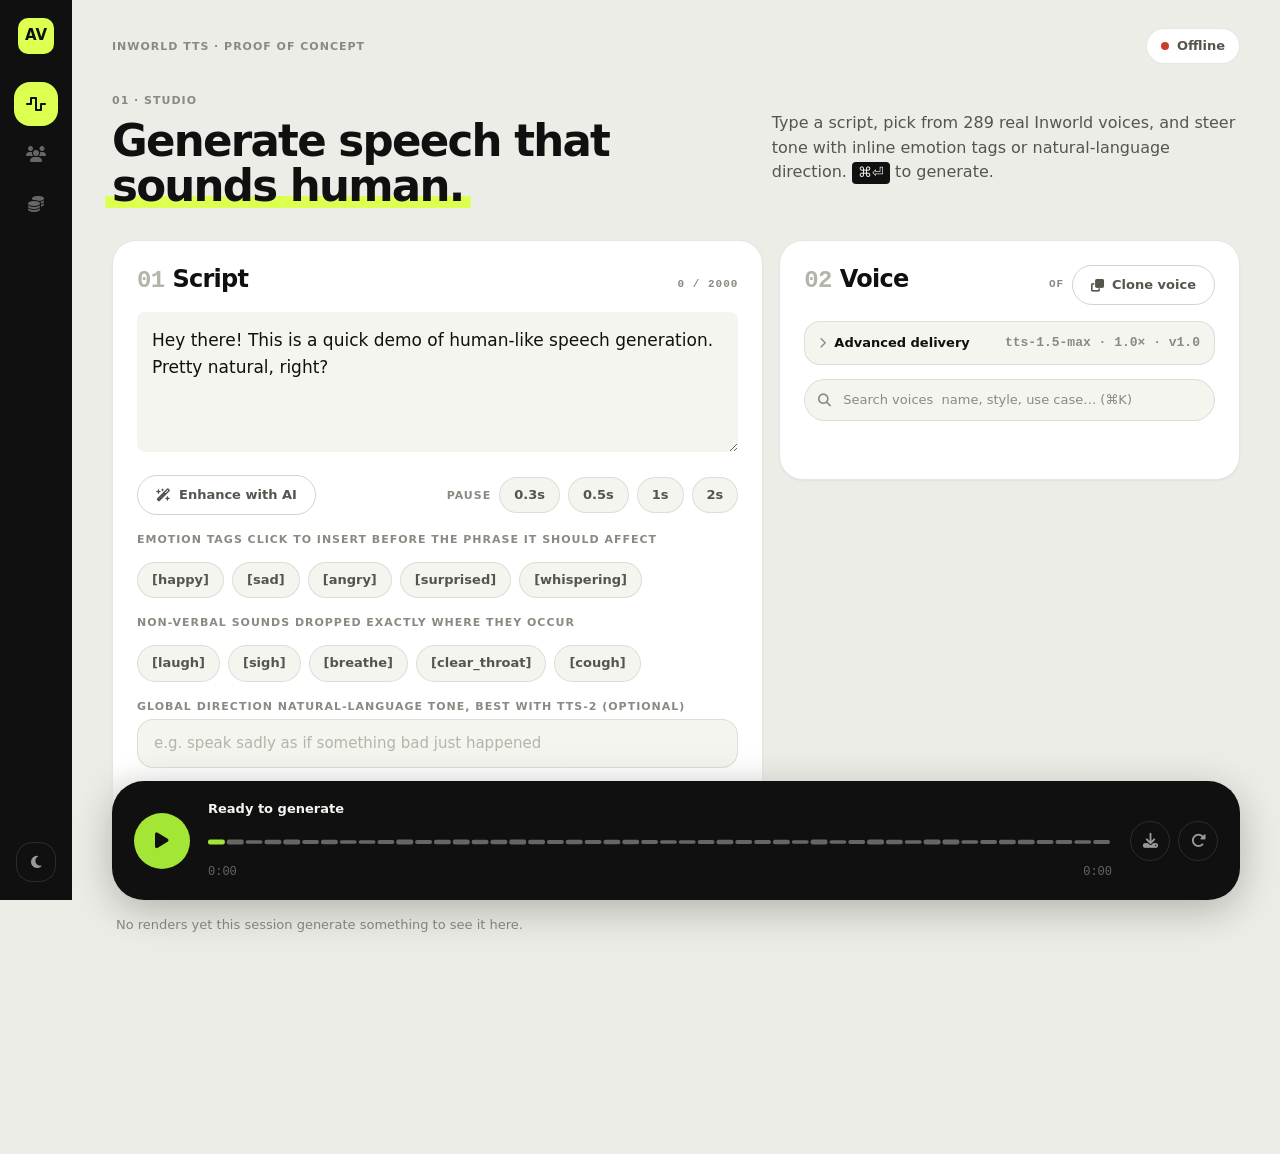
==== commit 5964d4a4: "Add admin-assigned per-user minute quotas Each account can now be given a TTS minute budget: the adm" ====
--- a/static/index.html
+++ b/static/index.html
@@ -55,6 +55,7 @@
               <span class="status-dot" id="statusDot"></span>
               <span id="statusText">Checking…</span>
             </div>
+            <span class="micro mono" id="minutesChip" hidden></span>
             <span class="micro mono" id="whoami" hidden></span>
             <button type="button" class="btn-outline" id="logoutBtn" hidden>
               <i class="fa-solid fa-arrow-right-from-bracket" aria-hidden="true"></i> Sign out
@@ -299,6 +300,10 @@
               <span class="micro">You · enhance calls</span>
               <div class="stat-tile-value mono" id="statEnhances">0</div>
             </div>
+            <div class="stat-tile">
+              <span class="micro">You · minutes</span>
+              <div class="stat-tile-value mono" id="statMinutes">0</div>
+            </div>
           </div>
 
           <div class="stat-row" data-admin-only>
@@ -425,6 +430,7 @@
                     <th class="num">Characters</th>
                     <th class="num">Est. cost</th>
                     <th class="num">Enhance</th>
+                    <th class="num">Minutes</th>
                     <th>Last used</th>
                     <th></th>
                   </tr>
--- a/static/css/components.css
+++ b/static/css/components.css
@@ -133,6 +133,10 @@
   font-size: var(--fs-small);
   font-weight: 600;
   color: var(--ink-2);
+}
+
+#minutesChip.low {
+  color: var(--danger);
 }
 
 .hero {
@@ -1905,3 +1909,30 @@
   color: var(--danger);
   border-color: var(--danger);
 }
+
+.minutes-edit {
+  display: flex;
+  align-items: center;
+  justify-content: flex-end;
+  gap: 6px;
+}
+.minutes-input {
+  width: 56px;
+  padding: 4px 6px;
+  border-radius: var(--radius-sm);
+  border: 1px solid var(--line);
+  background: var(--surface);
+  color: var(--ink);
+  font-family: var(--font-mono, monospace);
+  font-size: var(--fs-small);
+  text-align: right;
+}
+.minutes-input:focus {
+  outline: none;
+  border-color: var(--ink-3);
+}
+.minutes-edit .icon-action {
+  width: 26px;
+  height: 26px;
+  flex: 0 0 auto;
+}
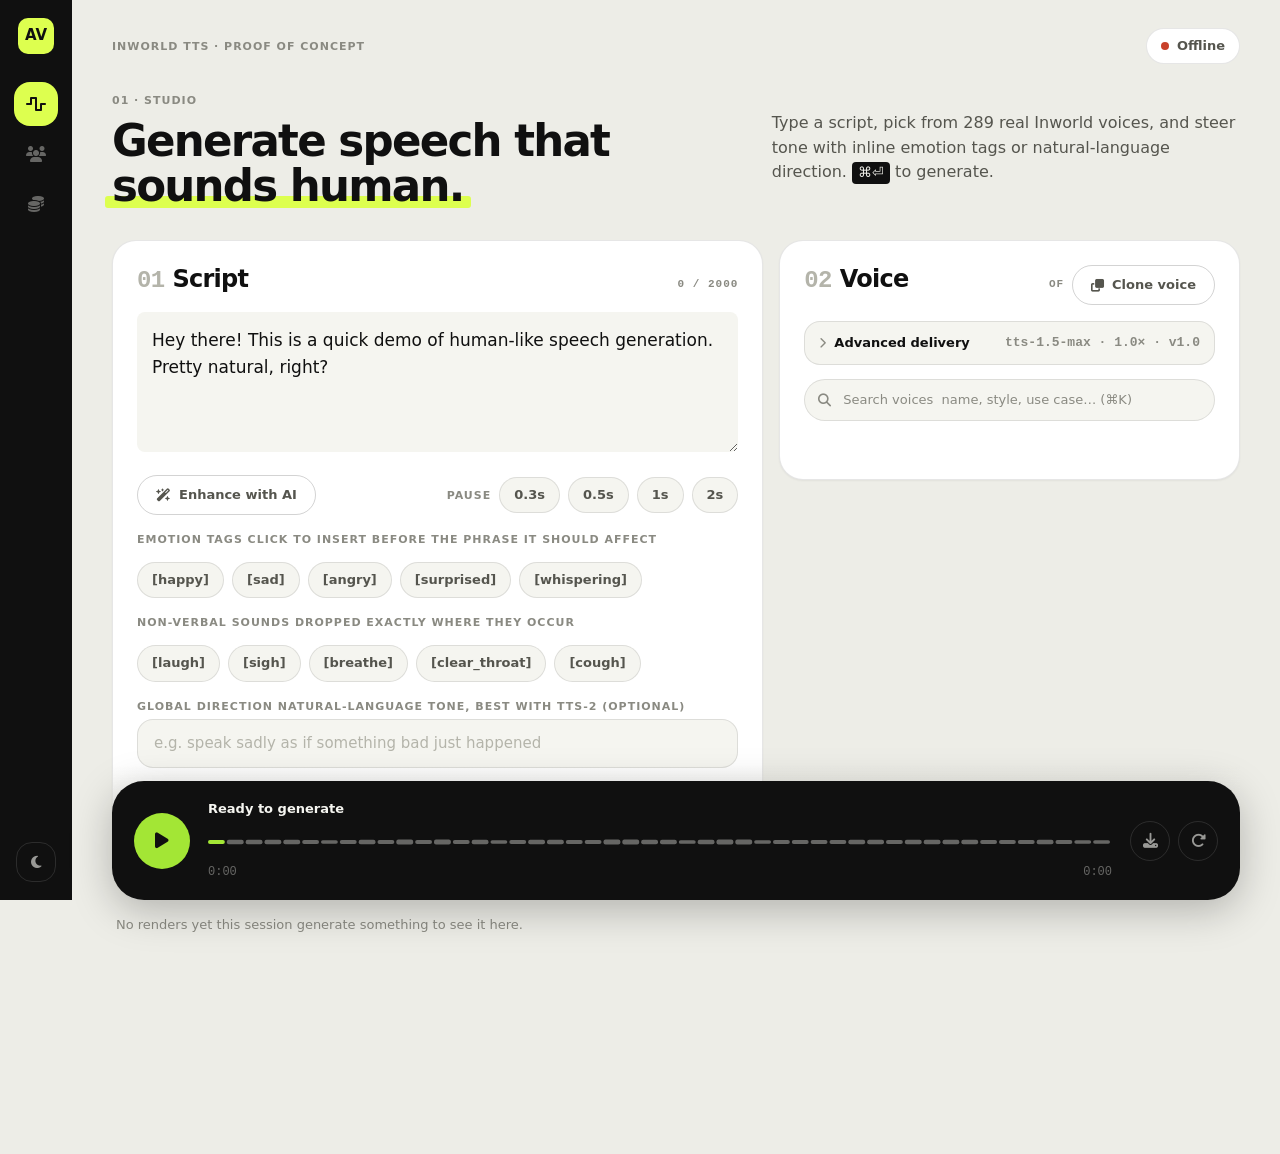
==== commit b094e8d1: "Add a read-aloud sample script to the voice-clone drawer Gives anyone unsure what to say into the mi" ====
--- a/static/index.html
+++ b/static/index.html
@@ -474,6 +474,19 @@
       <p class="text-muted-2" style="font-size:var(--fs-small); margin:0 0 18px;">5–15s sample · wav/mp3/webm ·
         ≤4MB. Record straight from your mic, or drop a file.</p>
 
+      <div class="clone-script-card">
+        <div class="clone-script-head">
+          <span class="micro">Nothing to say? Read this aloud</span>
+          <span class="micro text-fade">~12s at a normal pace</span>
+        </div>
+        <p class="clone-script-text" id="cloneScriptText">The morning light spread slowly across the quiet
+          valley, waking birds and stirring the tall grass. A gentle breeze carried the scent of rain from
+          the hills, while somewhere nearby a dog barked twice and fell silent again.</p>
+        <button type="button" class="btn-outline clone-script-use" id="cloneUseScriptBtn">
+          <i class="fa-solid fa-arrow-turn-down" aria-hidden="true"></i> Use as transcription
+        </button>
+      </div>
+
       <label class="micro d-block mb-1" for="cloneName">Voice name</label>
       <input id="cloneName" class="direction-input" placeholder="e.g. My Narrator" />
 
--- a/static/css/components.css
+++ b/static/css/components.css
@@ -1407,6 +1407,33 @@
 .ctrl-range:disabled::-webkit-slider-thumb { cursor: not-allowed; }
 .ctrl-range:disabled::-moz-range-thumb { cursor: not-allowed; }
 
+/* ---- Sample script (read-aloud text for voice clone recordings) --------- */
+
+.clone-script-card {
+  border: 1px solid var(--line);
+  border-radius: var(--radius-lg);
+  background: var(--surface-2);
+  padding: 14px 16px;
+  margin-bottom: 18px;
+}
+.clone-script-head {
+  display: flex;
+  align-items: center;
+  justify-content: space-between;
+  gap: 8px;
+  margin-bottom: 8px;
+}
+.clone-script-text {
+  font-size: var(--fs-small);
+  line-height: 1.5;
+  color: var(--ink-2);
+  margin: 0 0 12px;
+}
+.clone-script-use {
+  width: 100%;
+  justify-content: center;
+}
+
 /* ---- File drop (voice clone sample upload) ------------------------------ */
 
 .file-drop {
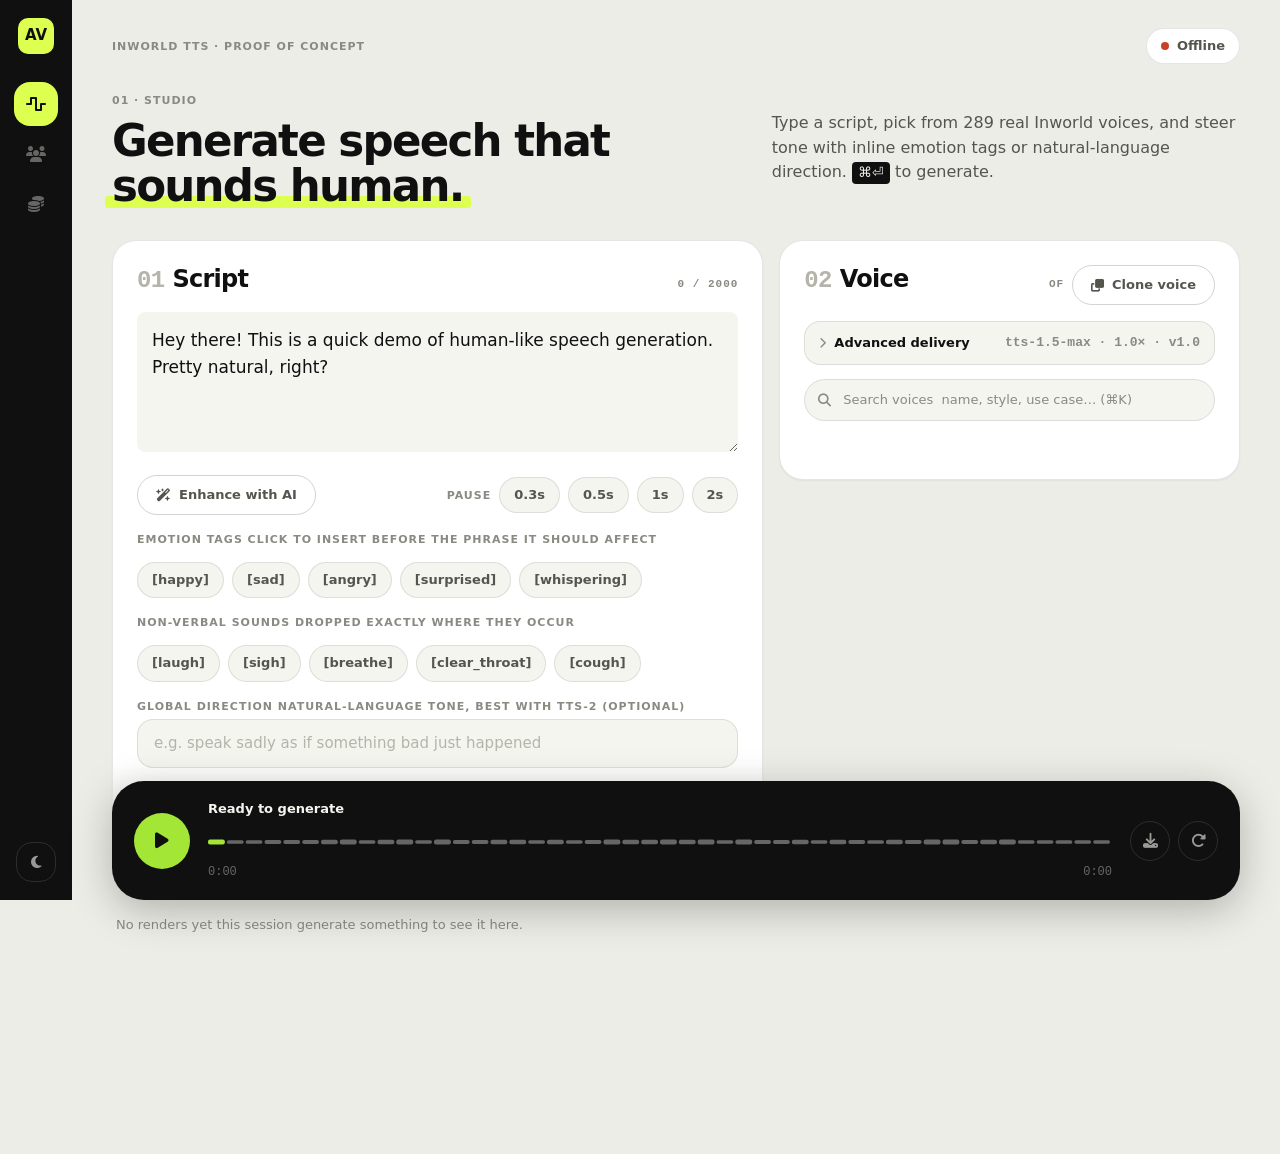
==== commit 5084e2e5: "Drop the "Use as transcription" button from the clone-script card The script text is static, so the " ====
--- a/static/index.html
+++ b/static/index.html
@@ -482,9 +482,6 @@
         <p class="clone-script-text" id="cloneScriptText">The morning light spread slowly across the quiet
           valley, waking birds and stirring the tall grass. A gentle breeze carried the scent of rain from
           the hills, while somewhere nearby a dog barked twice and fell silent again.</p>
-        <button type="button" class="btn-outline clone-script-use" id="cloneUseScriptBtn">
-          <i class="fa-solid fa-arrow-turn-down" aria-hidden="true"></i> Use as transcription
-        </button>
       </div>
 
       <label class="micro d-block mb-1" for="cloneName">Voice name</label>
--- a/static/css/components.css
+++ b/static/css/components.css
@@ -1427,11 +1427,7 @@
   font-size: var(--fs-small);
   line-height: 1.5;
   color: var(--ink-2);
-  margin: 0 0 12px;
-}
-.clone-script-use {
-  width: 100%;
-  justify-content: center;
+  margin: 0;
 }
 
 /* ---- File drop (voice clone sample upload) ------------------------------ */
